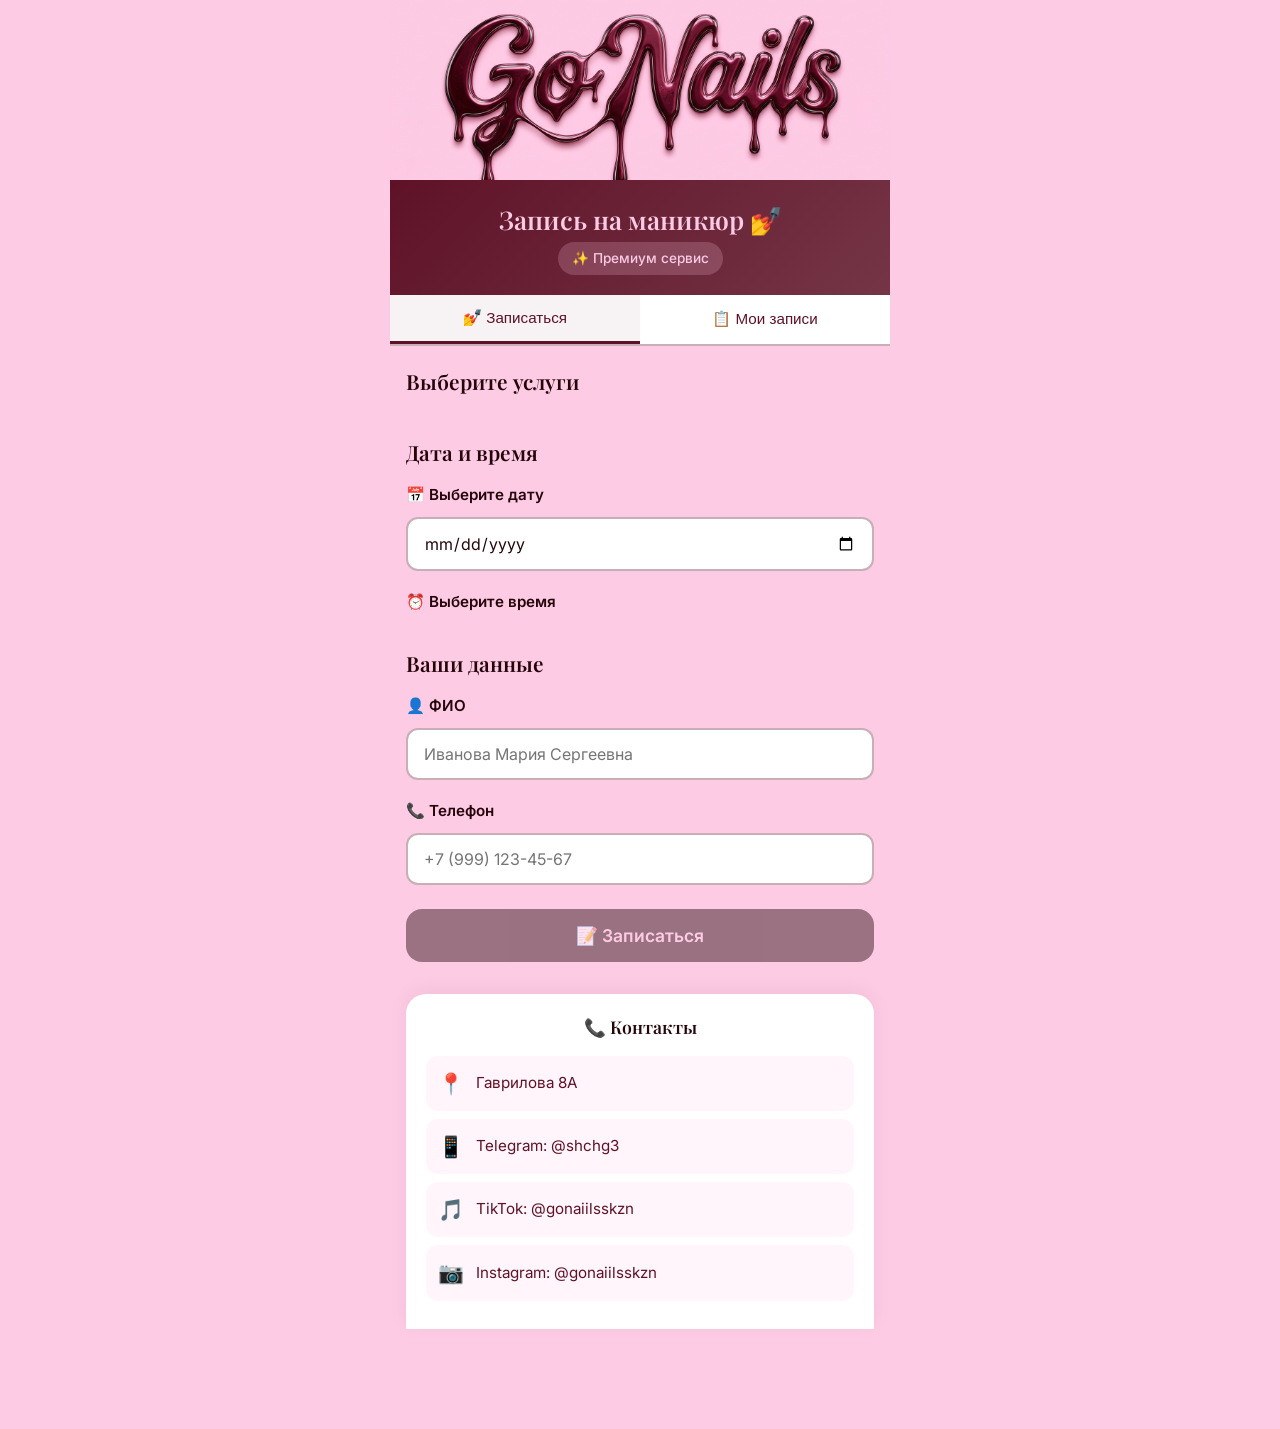
==== index.html @ 229e76a4 "update index.html Услуги пропали с вебапп панели, восстанавливал" ====
<!DOCTYPE html>
<html lang="ru">
<head>
    <meta charset="UTF-8">
    <meta name="viewport" content="width=device-width, initial-scale=1.0, maximum-scale=1.0, user-scalable=no">
    <title>GoNails - Запись на маникюр</title>
    <link rel="preconnect" href="https://fonts.googleapis.com">
    <link rel="preconnect" href="https://fonts.gstatic.com" crossorigin>
    <link href="https://fonts.googleapis.com/css2?family=Playfair+Display:wght@500;600;700&family=Inter:wght@400;500;600&display=swap" rel="stylesheet">
    <script src="https://telegram.org/js/telegram-web-app.js"></script>
    <style>
        :root {
            --color-1: #24060a;
            --color-2: #5f1227;
            --color-3: #753547;
            --color-4: #a4848f;
            --color-5: #fdcbe4;
            --main-bg: #fdcbe4;
            --header-bg: linear-gradient(135deg, #5f1227 0%, #753547 100%);
            --header-title-text: #fdcbe4;
            --hero-title-color: #24060a;
            --hero-desc-color: #5f1227;
            --primary-button-bg: #24060a;
            --primary-button-text: #fdcbe4;
            --feature-card-border: rgba(117,53,71,0.4);
            --feature-title-color: #24060a;
            --feature-desc-color: #5f1227;
            --shadow: 0 10px 40px rgba(94,18,39,0.3);
            --shadow-sm: 0 4px 16px rgba(94,18,39,0.2);
            --font-heading: 'Playfair Display', serif;
            --font-body: 'Inter', sans-serif;
        }

        *, *::before, *::after { margin: 0; padding: 0; box-sizing: border-box; }
        html { scroll-behavior: smooth; }

        body {
            font-family: var(--font-body);
            font-size: 15px;
            line-height: 1.5;
            color: var(--hero-desc-color);
            background: var(--main-bg);
            min-height: 100vh;
            overflow-x: hidden;
            padding-bottom: 80px;
        }

        .app { max-width: 500px; margin: 0 auto; min-height: 100vh; }

        /* Header */
        .header { position: relative; background: var(--header-bg); }
        .header-logo { width: 100%; height: 180px; overflow: hidden; }
        .header-logo img { width: 100%; height: 180px; object-fit: cover; }
        .header-content { position: relative; padding: 20px; text-align: center; background: var(--header-bg); }
        .header-title { font-family: var(--font-heading); font-size: 1.6rem; font-weight: 600; color: var(--header-title-text); margin-bottom: 4px; }
        .header-badge { display: inline-flex; align-items: center; gap: 6px; padding: 6px 14px; background: rgba(253,203,228,0.2); border-radius: 50px; font-size: 0.85rem; color: var(--header-title-text); font-weight: 500; }

        /* Tabs */
        .tabs { display: flex; background: white; border-bottom: 2px solid var(--feature-card-border); position: sticky; top: 0; z-index: 100; }
        .tab { flex: 1; padding: 14px; text-align: center; font-weight: 500; color: var(--feature-desc-color); background: transparent; border: none; cursor: pointer; transition: all 0.3s ease; font-size: 0.95rem; }
        .tab.active { color: var(--color-2); border-bottom: 3px solid var(--color-2); background: rgba(95,18,39,0.05); }
        .tab:hover { background: rgba(95,18,39,0.05); }

        /* Main */
        .main { padding: 20px 16px; }
        .tab-content { display: none; animation: fadeIn 0.4s ease; }
        .tab-content.active { display: block; }
        @keyframes fadeIn { from { opacity: 0; transform: translateY(10px); } to { opacity: 1; transform: translateY(0); } }

        .section-title { font-family: var(--font-heading); font-size: 1.3rem; font-weight: 600; color: var(--hero-title-color); margin-bottom: 16px; }

        /* Services */
        .services-grid { display: flex; flex-direction: column; gap: 12px; }
        .service-card { background: white; border: 2px solid var(--feature-card-border); border-radius: 16px; padding: 16px; cursor: pointer; transition: all 0.3s ease; position: relative; }
        .service-card:hover { transform: translateY(-2px); box-shadow: var(--shadow-sm); border-color: var(--color-2); }
        .service-card.selected { border-color: var(--color-2); background: rgba(95,18,39,0.05); box-shadow: var(--shadow-sm); }
        .service-card.selected::after { content: '✓'; position: absolute; top: 12px; right: 12px; width: 24px; height: 24px; background: var(--color-2); color: white; border-radius: 50%; display: flex; align-items: center; justify-content: center; font-size: 14px; font-weight: bold; }
        .service-header { display: flex; align-items: flex-start; gap: 12px; }
        .service-info { flex: 1; }
        .service-name { font-weight: 600; color: var(--feature-title-color); font-size: 1rem; margin-bottom: 4px; }
        .service-desc { font-size: 0.85rem; color: var(--feature-desc-color); }
        .service-price { font-weight: 700; color: var(--color-2); font-size: 1.1rem; margin-top: 8px; }
        .service-duration { font-size: 0.8rem; color: var(--feature-desc-color); margin-top: 4px; }

        /* Sub-services */
        .sub-services { display: none; margin-top: 12px; padding-top: 12px; border-top: 1px solid var(--feature-card-border); }
        .sub-services.visible { display: block; animation: fadeIn 0.3s ease; }
        .sub-service-option { display: flex; justify-content: space-between; align-items: center; padding: 10px 12px; margin: 6px 0; background: rgba(95,18,39,0.03); border-radius: 10px; cursor: pointer; transition: all 0.2s ease; border: 2px solid transparent; }
        .sub-service-option:hover { background: rgba(95,18,39,0.08); }
        .sub-service-option.selected { border-color: var(--color-2); background: rgba(95,18,39,0.1); }
        .sub-service-name { font-size: 0.9rem; color: var(--feature-title-color); }
        .sub-service-price { font-weight: 600; color: var(--color-2); }

        /* Total price bar */
        .total-bar { background: white; border: 2px solid var(--color-2); border-radius: 16px; padding: 16px; margin-top: 16px; text-align: center; }
        .total-label { font-size: 0.9rem; color: var(--feature-desc-color); }
        .total-amount { font-family: var(--font-heading); font-size: 1.6rem; font-weight: 700; color: var(--color-2); margin-top: 4px; }

        /* Date & Time */
        .datetime-section { margin-top: 24px; }
        .form-group { margin-bottom: 20px; }
        .form-label { display: block; font-weight: 600; color: var(--feature-title-color); margin-bottom: 10px; font-size: 0.95rem; }
        .date-input { width: 100%; padding: 14px 16px; font-family: var(--font-body); font-size: 1rem; color: var(--feature-title-color); background: white; border: 2px solid var(--feature-card-border); border-radius: 12px; outline: none; transition: all 0.3s ease; cursor: pointer; }
        .date-input:focus { border-color: var(--color-2); box-shadow: 0 0 0 4px rgba(95,18,39,0.1); }
        .text-input { width: 100%; padding: 14px 16px; font-family: var(--font-body); font-size: 1rem; color: var(--feature-title-color); background: white; border: 2px solid var(--feature-card-border); border-radius: 12px; outline: none; transition: all 0.3s ease; }
        .text-input:focus { border-color: var(--color-2); box-shadow: 0 0 0 4px rgba(95,18,39,0.1); }
        .time-grid { display: grid; grid-template-columns: repeat(4, 1fr); gap: 8px; }
        .time-slot { padding: 12px 8px; text-align: center; background: white; border: 2px solid var(--feature-card-border); border-radius: 10px; cursor: pointer; transition: all 0.3s ease; font-weight: 500; font-size: 0.9rem; color: var(--feature-title-color); }
        .time-slot:hover { border-color: var(--color-2); background: rgba(95,18,39,0.03); }
        .time-slot.selected { background: var(--primary-button-bg); border-color: var(--primary-button-bg); color: var(--primary-button-text); }
        .time-slot.disabled { opacity: 0.4; cursor: not-allowed; background: #f0f0f0; }

        /* Appointments */
        .appointments-list { display: flex; flex-direction: column; gap: 12px; }
        .appointment-card { background: white; border: 2px solid var(--feature-card-border); border-radius: 16px; padding: 16px; position: relative; }
        .appointment-header { display: flex; justify-content: space-between; align-items: flex-start; margin-bottom: 12px; }
        .appointment-service { font-weight: 600; color: var(--feature-title-color); font-size: 1rem; }
        .appointment-price { font-weight: 700; color: var(--color-2); }
        .appointment-details { font-size: 0.9rem; color: var(--feature-desc-color); }
        .appointment-details p { margin: 4px 0; }
        .cancel-btn { margin-top: 12px; padding: 10px 16px; background: transparent; border: 2px solid #e74c3c; color: #e74c3c; border-radius: 10px; cursor: pointer; font-weight: 500; font-size: 0.9rem; transition: all 0.3s ease; width: 100%; }
        .cancel-btn:hover { background: #e74c3c; color: white; }
        .empty-state { text-align: center; padding: 40px 20px; color: var(--feature-desc-color); }
        .empty-state-icon { font-size: 3rem; margin-bottom: 12px; }
        .empty-state-text { font-size: 1rem; }
        .day-off-notice { background: rgba(231,76,60,0.1); border: 1px dashed #e74c3c; color: #e74c3c; padding: 12px; border-radius: 12px; text-align: center; font-weight: 500; display: none; }
        .day-off-notice.visible { display: block; }

        /* Footer */
        .footer { margin-top: 32px; padding: 20px; background: white; border-radius: 20px 20px 0 0; box-shadow: 0 -4px 20px rgba(0,0,0,0.05); }
        .footer-title { font-family: var(--font-heading); font-size: 1.1rem; font-weight: 600; color: var(--hero-title-color); margin-bottom: 16px; text-align: center; }
        .contact-item { display: flex; align-items: center; gap: 12px; padding: 12px; margin-bottom: 8px; background: rgba(253,203,228,0.2); border-radius: 12px; text-decoration: none; color: var(--hero-desc-color); transition: all 0.3s ease; }
        .contact-item:hover { background: rgba(253,203,228,0.4); transform: translateX(4px); }
        .contact-icon { font-size: 1.3rem; }
        .contact-text { flex: 1; font-size: 0.95rem; }

        /* Modal */
        .modal-overlay { position: fixed; top: 0; left: 0; right: 0; bottom: 0; background: rgba(36,6,10,0.85); backdrop-filter: blur(8px); display: flex; align-items: center; justify-content: center; z-index: 1000; opacity: 0; visibility: hidden; transition: all 0.3s ease; }
        .modal-overlay.active { opacity: 1; visibility: visible; }
        .modal { background: white; border-radius: 24px; padding: 28px; max-width: 340px; width: 90%; text-align: center; transform: scale(0.9); transition: transform 0.3s ease; }
        .modal-overlay.active .modal { transform: scale(1); }
        .modal-icon { font-size: 3.5rem; margin-bottom: 16px; }
        .modal-title { font-family: var(--font-heading); font-size: 1.4rem; font-weight: 600; color: var(--hero-title-color); margin-bottom: 12px; }
        .modal-text { color: var(--hero-desc-color); margin-bottom: 20px; font-size: 0.95rem; line-height: 1.6; }
        .modal-btn { width: 100%; padding: 14px; font-family: var(--font-body); font-size: 1rem; font-weight: 600; color: var(--primary-button-text); background: var(--primary-button-bg); border: none; border-radius: 12px; cursor: pointer; transition: all 0.3s ease; margin-bottom: 10px; }
        .modal-btn:hover { opacity: 0.9; }
        .modal-btn-secondary { background: transparent; color: var(--color-2); border: 2px solid var(--color-2); }
        .modal-btn-secondary:hover { background: rgba(95,18,39,0.05); }
        .payment-details { text-align: left; background: rgba(95,18,39,0.05); border-radius: 12px; padding: 16px; margin-bottom: 16px; }
        .payment-details p { margin: 6px 0; font-size: 0.9rem; }
        .payment-details strong { color: var(--hero-title-color); }

        #confetti-canvas { position: fixed; top: 0; left: 0; width: 100%; height: 100%; pointer-events: none; z-index: 1001; }

        .submit-section { margin-top: 24px; margin-bottom: 16px; }
        .submit-btn { width: 100%; padding: 16px; font-family: var(--font-body); font-size: 1.1rem; font-weight: 600; color: var(--primary-button-text); background: var(--primary-button-bg); border: none; border-radius: 16px; cursor: pointer; transition: all 0.3s ease; box-shadow: var(--shadow-sm); }
        .submit-btn:disabled { opacity: 0.45; cursor: not-allowed; box-shadow: none; }
        .submit-btn:not(:disabled):hover { transform: translateY(-2px); box-shadow: var(--shadow); }
        @media (max-width: 360px) { .time-grid { grid-template-columns: repeat(3, 1fr); } }
    </style>
</head>
<body>
    <canvas id="confetti-canvas"></canvas>

    <div class="app">
        <header class="header">
            <div class="header-logo">
                <img src="GoNailsPinky.png" alt="GoNails" onerror="this.style.display='none'">
            </div>
            <div class="header-content">
                <h1 class="header-title">Запись на маникюр 💅</h1>
                <div class="header-badge">✨ Премиум сервис</div>
            </div>
        </header>

        <nav class="tabs">
            <button class="tab active" data-tab="booking">💅 Записаться</button>
            <button class="tab" data-tab="appointments">📋 Мои записи</button>
        </nav>

        <main class="main">
            <div class="tab-content active" id="booking-tab">
                <section class="services-section">
                    <h2 class="section-title">Выберите услуги</h2>
                    <div class="services-grid" id="services-grid"></div>
                    <div class="total-bar" id="total-bar" style="display:none;">
                        <div class="total-label">Итоговая стоимость</div>
                        <div class="total-amount" id="total-amount">0 ₽</div>
                    </div>
                </section>

                <section class="datetime-section">
                    <h2 class="section-title">Дата и время</h2>
                    <div class="form-group">
                        <label class="form-label">📅 Выберите дату</label>
                        <input type="date" class="date-input" id="date-input">
                        <div class="day-off-notice" id="day-off-notice">😴 Мастер не работает в этот день. Выберите другую дату.</div>
                    </div>
                    <div class="form-group">
                        <label class="form-label">⏰ Выберите время</label>
                        <div class="time-grid" id="time-grid"></div>
                    </div>
                </section>

                <section class="datetime-section" id="client-info-section">
                    <h2 class="section-title">Ваши данные</h2>
                    <div class="form-group">
                        <label class="form-label">👤 ФИО</label>
                        <input type="text" class="text-input" id="client-name" placeholder="Иванова Мария Сергеевна">
                    </div>
                    <div class="form-group">
                        <label class="form-label">📞 Телефон</label>
                        <input type="tel" class="text-input" id="client-phone" placeholder="+7 (999) 123-45-67">
                    </div>
                </section>

                <section class="submit-section" id="submit-section">
                    <button class="submit-btn" id="submit-btn" disabled>📝 Записаться</button>
                </section>

                <footer class="footer">
                    <h3 class="footer-title">📞 Контакты</h3>
                    <a href="https://maps.google.com/?q=Гаврилова+8А" target="_blank" class="contact-item">
                        <span class="contact-icon">📍</span>
                        <span class="contact-text">Гаврилова 8А</span>
                    </a>
                    <a href="https://t.me/shchg3" target="_blank" class="contact-item">
                        <span class="contact-icon">📱</span>
                        <span class="contact-text">Telegram: @shchg3</span>
                    </a>
                    <a href="https://tiktok.com/@gonaiilsskzn" target="_blank" class="contact-item">
                        <span class="contact-icon">🎵</span>
                        <span class="contact-text">TikTok: @gonaiilsskzn</span>
                    </a>
                    <a href="https://instagram.com/gonaiilsskzn" target="_blank" class="contact-item">
                        <span class="contact-icon">📷</span>
                        <span class="contact-text">Instagram: @gonaiilsskzn</span>
                    </a>
                </footer>
            </div>

            <div class="tab-content" id="appointments-tab">
                <div class="appointments-list" id="appointments-list"></div>
            </div>
        </main>
    </div>

    <!-- Payment Modal -->
    <div class="modal-overlay" id="payment-modal">
        <div class="modal">
            <div class="modal-icon">💳</div>
            <h3 class="modal-title">Оплата записи</h3>
            <div class="modal-text" id="payment-summary"></div>
            <div class="payment-details" id="payment-details">
                <p>Загрузка реквизитов...</p>
            </div>
            <button class="modal-btn" id="confirm-payment-btn">✅ Я оплатил(а)</button>
            <button class="modal-btn modal-btn-secondary" id="cancel-payment-btn">Отмена</button>
        </div>
    </div>

    <!-- Fallback кнопка для браузера -->
    <div id="fallback-submit" style="display: none; position: fixed; bottom: 20px; left: 50%; transform: translateX(-50%); z-index: 1000; width: calc(100% - 40px); max-width: 460px;">
        <button class="modal-btn" style="width: 100%; box-shadow: 0 4px 20px rgba(36,6,10,0.4);">💅 Записаться</button>
    </div>

    <!-- Success Modal -->
    <div class="modal-overlay" id="success-modal">
        <div class="modal">
            <div class="modal-icon">💅</div>
            <h3 class="modal-title">Запись создана!</h3>
            <p class="modal-text" id="modal-text"></p>
            <button class="modal-btn" id="modal-close-btn">Отлично!</button>
        </div>
    </div>

    <script src="lib/api-client.js"></script>
    <script>
        const tg = window.Telegram?.WebApp;
        if (tg) { tg.ready(); tg.expand(); }

        // ========== Загрузка реквизитов оплаты ==========
        let paymentRequisites = {
            sber_phone: '79872844793',
            sber_name: 'Топтунов М.В.',
            tinkoff_phone: '79872844793',
            tinkoff_name: 'Топтунов М.В.'
        };

        async function loadPaymentRequisites() {
            try {
                const settings = await apiGet('/settings');
                if (settings) {
                    paymentRequisites = {
                        sber_phone: settings.sber_phone || '79872844793',
                        sber_name: settings.sber_name || 'Топтунов М.В.',
                        tinkoff_phone: settings.tinkoff_phone || '79872844793',
                        tinkoff_name: settings.tinkoff_name || 'Топтунов М.В.'
                    };
                }
            } catch (e) {
                console.error('Failed to load payment requisites:', e);
            }
        }

        function renderPaymentDetails() {
            const details = document.getElementById('payment-details');
            details.innerHTML = `
                <p><strong>Сбербанк:</strong></p>
                <p>Номер: ${paymentRequisites.sber_phone}</p>
                <p>Получатель: ${paymentRequisites.sber_name}</p>
                <p style="margin-top:10px;"><strong>Тинькофф:</strong></p>
                <p>Номер: ${paymentRequisites.tinkoff_phone}</p>
                <p>Получатель: ${paymentRequisites.tinkoff_name}</p>
            `;
        }

        // ========== Данные услуг (загружаются из API) ==========
        let SERVICE_CATEGORIES = [];
        let servicesLoaded = false;

        const CATEGORY_MAP = {
            'Свои ногти': { id: 'own_nails', name: 'Свои ногти', hasSizes: false },
            'Покрытие гель-лак': { id: 'coating', name: 'Покрытие гель-лак', hasSizes: false },
            'Наращивание': { id: 'extensions', name: 'Наращивание', hasSizes: true },
            'Коррекция': { id: 'correction', name: 'Коррекция', hasSizes: true },
            'Дизайн': { id: 'design', name: 'Дизайн', hasSizes: true },
            'Дополнительно': { id: 'extra', name: 'Дополнительно', hasSizes: false },
            'Снятие': { id: 'removal', name: 'Снятие', hasSizes: false }
        };

        async function loadServices() {
            try {
                const services = await apiGet('/services');
                const grouped = {};
                services.forEach(svc => {
                    const catInfo = CATEGORY_MAP[svc.category] || { id: svc.category, name: svc.category, hasSizes: !!svc.size };
                    const catId = catInfo.id;
                    if (!grouped[catId]) {
                        grouped[catId] = {
                            id: catId,
                            name: catInfo.name,
                            hasSizes: catInfo.hasSizes,
                            services: []
                        };
                    }
                    grouped[catId].services.push({
                        id: svc.id,
                        name: svc.name,
                        size: svc.size,
                        price: svc.price,
                        duration: svc.duration
                    });
                    if (svc.size && !grouped[catId].hasSizes) {
                        grouped[catId].hasSizes = true;
                    }
                });
                const order = ['own_nails', 'coating', 'extensions', 'correction', 'design', 'extra', 'removal'];
                SERVICE_CATEGORIES = order.map(id => grouped[id]).filter(Boolean);
                Object.values(grouped).forEach(cat => {
                    if (!SERVICE_CATEGORIES.find(c => c.id === cat.id)) {
                        SERVICE_CATEGORIES.push(cat);
                    }
                });
                servicesLoaded = true;
                console.log('✅ Услуги загружены из БД:', SERVICE_CATEGORIES);
            } catch (e) {
                console.error('❌ Ошибка загрузки услуг:', e);
                SERVICE_CATEGORIES = [];
            }
        }

        const state = {
            selectedServices: [],
            selectedDate: null,
            selectedTime: null,
            clientName: '',
            clientPhone: ''
        };

        const servicesGrid = document.getElementById('services-grid');
        const timeGrid = document.getElementById('time-grid');
        const dateInput = document.getElementById('date-input');
        const appointmentsList = document.getElementById('appointments-list');
        const paymentModal = document.getElementById('payment-modal');
        const paymentSummary = document.getElementById('payment-summary');
        const successModal = document.getElementById('success-modal');
        const modalText = document.getElementById('modal-text');
        const modalCloseBtn = document.getElementById('modal-close-btn');
        const confirmPaymentBtn = document.getElementById('confirm-payment-btn');
        const cancelPaymentBtn = document.getElementById('cancel-payment-btn');
        const confettiCanvas = document.getElementById('confetti-canvas');
        const totalBar = document.getElementById('total-bar');
        const totalAmount = document.getElementById('total-amount');
        const dayOffNotice = document.getElementById('day-off-notice');
        const clientNameInput = document.getElementById('client-name');
        const clientPhoneInput = document.getElementById('client-phone');
        const fallbackSubmit = document.getElementById('fallback-submit');
        const fallbackSubmitBtn = fallbackSubmit.querySelector('button');
        const submitBtn = document.getElementById('submit-btn');

        // ========== Рендер услуг ==========
        function renderServices() {
            servicesGrid.innerHTML = SERVICE_CATEGORIES.map(cat => {
                const hasSub = cat.hasSizes;
                const isSelected = state.selectedServices.some(s => s.catId === cat.id);
                const selectedSub = state.selectedServices.find(s => s.catId === cat.id);

                return `
                <div class="service-card ${isSelected ? 'selected' : ''}" data-cat-id="${cat.id}">
                    <div class="service-header">
                        <div class="service-info">
                            <div class="service-name">${cat.name}</div>
                            ${!hasSub ? `<div class="service-price">от ${cat.services[0].price} ₽</div>` : ''}
                        </div>
                    </div>
                    ${hasSub ? `
                    <div class="sub-services ${isSelected ? 'visible' : ''}" id="sub-${cat.id}">
                        ${cat.services.map(sub => `
                            <div class="sub-service-option ${selectedSub && selectedSub.serviceId === sub.id ? 'selected' : ''}" data-cat-id="${cat.id}" data-svc-id="${sub.id}">
                                <span class="sub-service-name">${sub.size} — ${sub.name}</span>
                                <span class="sub-service-price">${sub.price} ₽</span>
                            </div>
                        `).join('')}
                    </div>
                    ` : ''}
                </div>
                `;
            }).join('');

            // Клики по категориям без размеров
            document.querySelectorAll('.service-card[data-cat-id]').forEach(card => {
                const catId = card.dataset.catId;
                const cat = SERVICE_CATEGORIES.find(c => c.id === catId);
                if (!cat.hasSizes) {
                    card.addEventListener('click', () => toggleSimpleService(cat));
                } else {
                    card.addEventListener('click', (e) => {
                        if (e.target.closest('.sub-service-option')) return;
                        const subEl = document.getElementById(`sub-${catId}`);
                        if (subEl) subEl.classList.toggle('visible');
                    });
                }
            });

            // Клики по под-услугам
            document.querySelectorAll('.sub-service-option').forEach(opt => {
                opt.addEventListener('click', (e) => {
                    e.stopPropagation();
                    const catId = opt.dataset.catId;
                    const svcId = opt.dataset.svcId;
                    toggleSubService(catId, svcId);
                });
            });
        }

        function toggleSimpleService(cat) {
            const existing = state.selectedServices.find(s => s.catId === cat.id);
            if (existing) {
                state.selectedServices = state.selectedServices.filter(s => s.catId !== cat.id);
            } else {
                const svc = cat.services[0];
                state.selectedServices.push({
                    catId: cat.id,
                    serviceId: svc.id,
                    name: svc.name,
                    price: svc.price,
                    duration: svc.duration
                });
            }
            renderServices();
            updateTotal();
            updateMainButton();
            if (tg?.HapticFeedback) tg.HapticFeedback.selectionChanged();
        }

        function toggleSubService(catId, svcId) {
            const cat = SERVICE_CATEGORIES.find(c => c.id === catId);
            const svc = cat.services.find(s => s.id == svcId);

            // Убираем предыдущий выбор из этой категории
            state.selectedServices = state.selectedServices.filter(s => s.catId !== catId);

            // Добавляем новый (если не был выбран тот же — toggle)
            const alreadySelected = state.selectedServices.find(s => s.serviceId === svcId);
            if (!alreadySelected) {
                state.selectedServices.push({
                    catId: catId,
                    serviceId: svcId,
                    name: svc.name,
                    price: svc.price,
                    duration: svc.duration
                });
            }
            renderServices();
            updateTotal();
            updateMainButton();
            if (tg?.HapticFeedback) tg.HapticFeedback.selectionChanged();
        }

        function updateTotal() {
            const total = state.selectedServices.reduce((sum, s) => sum + s.price, 0);
            const duration = state.selectedServices.reduce((sum, s) => sum + s.duration, 0);
            if (state.selectedServices.length > 0) {
                totalBar.style.display = 'block';
                totalAmount.textContent = `${total} ₽ (${duration} мин)`;
            } else {
                totalBar.style.display = 'none';
            }
            return { total, duration };
        }

        // ========== Дата и время ==========
        async function handleDateChange(e) {
            state.selectedDate = e.target.value;
            state.selectedTime = null;
            dayOffNotice.classList.remove('visible');
            timeGrid.innerHTML = '<div class="empty-state" style="grid-column: 1/-1; padding: 20px;"><div class="empty-state-icon">⏳</div><p>Загрузка слотов...</p></div>';
            updateMainButton();

            if (state.selectedDate) {
                try {
                    const data = await apiGet(`/available-slots?date=${state.selectedDate}`);
                    if (!data.is_working) {
                        dayOffNotice.classList.add('visible');
                        timeGrid.innerHTML = '<div class="empty-state" style="grid-column: 1/-1; padding: 20px;"><div class="empty-state-icon">😴</div><p>Мастер не работает в этот день</p></div>';
                        return;
                    }
                    renderTimeSlots(data.slots || []);
                } catch (e) {
                    console.error('Failed to load slots', e);
                    timeGrid.innerHTML = '<div class="empty-state" style="grid-column: 1/-1; padding: 20px;"><div class="empty-state-icon">⚠️</div><p>Ошибка загрузки слотов</p></div>';
                }
            }
            if (tg?.HapticFeedback) tg.HapticFeedback.selectionChanged();
        }

        function renderTimeSlots(slots) {
            if (!slots || slots.length === 0) {
                timeGrid.innerHTML = '<div class="empty-state" style="grid-column: 1/-1; padding: 20px;"><div class="empty-state-icon">😔</div><p>Нет доступных слотов на эту дату</p></div>';
                return;
            }
            timeGrid.innerHTML = slots.map(time =>
                `<div class="time-slot" data-time="${time}">${time}</div>`
            ).join('');
            document.querySelectorAll('.time-slot').forEach(slot => {
                slot.addEventListener('click', () => selectTime(slot.dataset.time));
            });
        }

        function selectTime(time) {
            state.selectedTime = time;
            document.querySelectorAll('.time-slot').forEach(slot => {
                slot.classList.toggle('selected', slot.dataset.time === time);
            });
            updateMainButton();
            if (tg?.HapticFeedback) tg.HapticFeedback.selectionChanged();
        }

        function setMinDate() {
            const today = new Date();
            const year = today.getFullYear();
            const month = String(today.getMonth() + 1).padStart(2, '0');
            const day = String(today.getDate()).padStart(2, '0');
            dateInput.min = `${year}-${month}-${day}`;
        }

        // ========== Main Button ==========
        function updateMainButton() {
            const { total } = updateTotal();
            const hasServices = state.selectedServices.length > 0;
            const hasDate = !!state.selectedDate;
            const hasTime = !!state.selectedTime;
            const hasName = clientNameInput.value.trim().length > 0;
            const hasPhone = clientPhoneInput.value.trim().length > 0;
            const isValid = hasServices && hasDate && hasTime && hasName && hasPhone;

            if (submitBtn) {
                submitBtn.disabled = !isValid;
                if (isValid) {
                    submitBtn.textContent = `📝 Записаться — ${total} ₽`;
                } else {
                    submitBtn.textContent = `📝 Записаться`;
                }
            }

            if (tg?.MainButton) {
                if (isValid) {
                    tg.MainButton.setText(`💅 Записаться — ${total} ₽`);
                    tg.MainButton.show();
                    tg.MainButton.enable();
                } else {
                    tg.MainButton.hide();
                }
            }

            // Fallback кнопка для браузера
            if (!tg?.MainButton) {
                fallbackSubmit.style.display = isValid ? 'block' : 'none';
            }
        }

        async function submitBooking() {
            const { total, duration } = updateTotal();
            if (state.selectedServices.length === 0 || !state.selectedDate || !state.selectedTime) return;

            const name = clientNameInput.value.trim();
            const phone = clientPhoneInput.value.trim();
            if (!name || !phone) {
                alert('Пожалуйста, введите ФИО и телефон');
                return;
            }

            const appointmentData = {
                telegram_id: window.Telegram?.WebApp?.initDataUnsafe?.user?.id || (localStorage.getItem('temp_user_id') || Date.now()),
                selected_services: state.selectedServices,
                appointment_date: state.selectedDate,
                appointment_time: state.selectedTime,
                total_price: total,
                total_duration: duration,
                client_full_name: name,
                client_phone: phone
            };

            // Загружаем реквизиты перед показом модалки
            await loadPaymentRequisites();
            renderPaymentDetails();

            // Показываем модальное окно с оплатой
            const servicesText = state.selectedServices.map(s => `• ${s.name} — ${s.price} ₽`).join('<br>');
            paymentSummary.innerHTML = `
                <strong>Услуги:</strong><br>${servicesText}<br><br>
                <strong>Итого:</strong> ${total} ₽<br>
                <strong>Дата:</strong> ${formatDate(state.selectedDate)}<br>
                <strong>Время:</strong> ${state.selectedTime}<br>
                <strong>Клиент:</strong> ${name}<br>
                <strong>Телефон:</strong> ${phone}
            `;
            paymentModal.classList.add('active');
        }

        async function confirmPayment() {
            paymentModal.classList.remove('active');
            const { total, duration } = updateTotal();
            const name = clientNameInput.value.trim();
            const phone = clientPhoneInput.value.trim();

            const appointmentData = {
                telegram_id: window.Telegram?.WebApp?.initDataUnsafe?.user?.id || (localStorage.getItem('temp_user_id') || Date.now()),
                selected_services: state.selectedServices,
                appointment_date: state.selectedDate,
                appointment_time: state.selectedTime,
                total_price: total,
                total_duration: duration,
                client_full_name: name,
                client_phone: phone
            };

            if (!localStorage.getItem('temp_user_id') && !window.Telegram?.WebApp?.initDataUnsafe?.user?.id) {
                localStorage.setItem('temp_user_id', appointmentData.telegram_id);
            }

            try {
                await apiPost('/appointments', {
                    ...appointmentData,
                    price: total,
                    phone: phone
                });
            } catch (e) {
                alert('Ошибка при создании записи: ' + e.message);
                return;
            }

            if (tg) {
                tg.sendData(JSON.stringify(appointmentData));
            }

            showSuccessModal({
                services: state.selectedServices,
                total_price: total,
                date: state.selectedDate,
                time: state.selectedTime
            });
            if (tg?.HapticFeedback) tg.HapticFeedback.notificationOccurred('success');
        }

        function formatDate(dateStr) {
            const d = new Date(dateStr + 'T00:00:00');
            return d.toLocaleDateString('ru-RU', { day: 'numeric', month: 'long', weekday: 'short' });
        }

        function showSuccessModal(appointment) {
            const servicesText = appointment.services.map(s => `• ${s.name}`).join('<br>');
            modalText.innerHTML = `
                <strong>Услуги:</strong><br>${servicesText}<br><br>
                📅 ${formatDate(appointment.date)}<br>
                ⏰ ${appointment.time}<br>
                💰 ${appointment.total_price} ₽<br><br>
                <small>Запись сохранена со статусом «Ожидает подтверждения оплаты»</small>
            `;
            successModal.classList.add('active');
            launchConfetti();
        }

        function closeModal() {
            successModal.classList.remove('active');
            state.selectedServices = [];
            state.selectedTime = null;
            clientNameInput.value = '';
            clientPhoneInput.value = '';
            renderServices();
            updateTotal();
            document.querySelectorAll('.time-slot').forEach(slot => slot.classList.remove('selected'));
            updateMainButton();
            renderAppointments();
        }

        // ========== Appointments ==========
        async function getAppointments() {
            // Используем TELEGRAM_USER_ID или временный ID из localStorage
            const userId = TELEGRAM_USER_ID || localStorage.getItem('temp_user_id') || Date.now();
            if (!userId) return [];
            try {
                return await apiGet(`/appointments?telegram_id=${userId}`);
            } catch (e) {
                console.error('Failed to load appointments', e);
                return [];
            }
        }

        async function cancelAppointment(id) {
            if (!confirm('Отменить запись?')) return;
            try {
                await apiDelete(`/appointments/${id}`);
                renderAppointments();
                if (state.selectedDate) await handleDateChange({ target: { value: state.selectedDate } });
                if (tg?.HapticFeedback) tg.HapticFeedback.notificationOccurred('warning');
            } catch (e) {
                alert('Ошибка при отмене: ' + e.message);
            }
        }

        async function renderAppointments() {
            const appointments = await getAppointments();
            const now = new Date();
            const futureAppointments = appointments.filter(a => {
                const date = a.appointment_date;
                const time = a.appointment_time;
                return new Date(date + 'T' + time) > now && a.status !== 'cancelled';
            });

            if (futureAppointments.length === 0) {
                appointmentsList.innerHTML = '<div class="empty-state"><div class="empty-state-icon">📭</div><div class="empty-state-text">У вас пока нет записей</div></div>';
                return;
            }

            futureAppointments.sort((a, b) => {
                const dateA = new Date(a.appointment_date + 'T' + a.appointment_time);
                const dateB = new Date(b.appointment_date + 'T' + b.appointment_time);
                return dateA - dateB;
            });

            appointmentsList.innerHTML = futureAppointments.map(apt => {
                const dateFormatted = formatDate(apt.appointment_date);
                let servicesDisplay = apt.service_name || apt.service || 'Услуга';
                if (apt.selected_services && Array.isArray(apt.selected_services)) {
                    servicesDisplay = apt.selected_services.map(s => s.name).join(', ');
                }
                const statusLabels = {
                    'pending_payment': '⏳ Ожидает оплаты',
                    'pending': '⏳ Ожидает подтверждения',
                    'confirmed': '✅ Подтверждено',
                    'completed': '✓ Выполнено'
                };
                return `<div class="appointment-card">
                    <div class="appointment-header">
                        <div class="appointment-service">${servicesDisplay}</div>
                        <div class="appointment-price">${apt.total_price || apt.price} ₽</div>
                    </div>
                    <div class="appointment-details">
                        <p>📅 ${dateFormatted}</p>
                        <p>⏰ ${apt.appointment_time}</p>
                        <p>${statusLabels[apt.status] || apt.status}</p>
                    </div>
                    <button class="cancel-btn" onclick="cancelAppointment(${apt.id})">❌ Отменить запись</button>
                </div>`;
            }).join('');
        }

        // ========== Tabs ==========
        function initTabs() {
            document.querySelectorAll('.tab').forEach(tab => {
                tab.addEventListener('click', () => {
                    const tabId = tab.dataset.tab;
                    document.querySelectorAll('.tab').forEach(t => t.classList.remove('active'));
                    tab.classList.add('active');
                    document.querySelectorAll('.tab-content').forEach(content => content.classList.remove('active'));
                    document.getElementById(`${tabId}-tab`).classList.add('active');
                    if (tabId === 'appointments') renderAppointments();
                    if (tg?.HapticFeedback) tg.HapticFeedback.selectionChanged();
                });
            });
        }

        // ========== Confetti ==========
        function launchConfetti() {
            const ctx = confettiCanvas.getContext('2d');
            confettiCanvas.width = window.innerWidth;
            confettiCanvas.height = window.innerHeight;
            const particles = [];
            const colors = ['#24060a', '#5f1227', '#753547', '#a4848f', '#fdcbe4'];
            for (let i = 0; i < 100; i++) { particles.push({ x: Math.random() * confettiCanvas.width, y: Math.random() * confettiCanvas.height - confettiCanvas.height, size: Math.random() * 8 + 4, speedY: Math.random() * 3 + 2, speedX: Math.random() * 2 - 1, color: colors[Math.floor(Math.random() * colors.length)], rotation: Math.random() * 360 }); }
            let frame = 0;
            const maxFrames = 150;
            function animate() {
                ctx.clearRect(0, 0, confettiCanvas.width, confettiCanvas.height);
                particles.forEach(p => { ctx.save(); ctx.translate(p.x, p.y); ctx.rotate(p.rotation * Math.PI / 180); ctx.fillStyle = p.color; ctx.fillRect(-p.size / 2, -p.size / 2, p.size, p.size); ctx.restore(); p.y += p.speedY; p.x += p.speedX; p.rotation += 2; });
                frame++;
                if (frame < maxFrames) requestAnimationFrame(animate);
                else ctx.clearRect(0, 0, confettiCanvas.width, confettiCanvas.height);
            }
            animate();
        }

        // ========== Init ==========
        async function init() {
            // Сначала загружаем услуги из API
            await loadServices();
            renderServices();
            setMinDate();
            initTabs();
            renderAppointments();
            dateInput.addEventListener('change', handleDateChange);
            clientNameInput.addEventListener('input', updateMainButton);
            clientPhoneInput.addEventListener('input', updateMainButton);
            modalCloseBtn.addEventListener('click', closeModal);
            confirmPaymentBtn.addEventListener('click', confirmPayment);
            cancelPaymentBtn.addEventListener('click', () => paymentModal.classList.remove('active'));
            fallbackSubmitBtn.addEventListener('click', submitBooking);
            if (submitBtn) {
                submitBtn.addEventListener('click', submitBooking);
            }
            if (tg?.MainButton) {
                tg.MainButton.setParams({ color: '#24060a', text_color: '#fdcbe4' });
                tg.MainButton.onClick(submitBooking);
            }
        }

        init();
    </script>
</body>
</html>
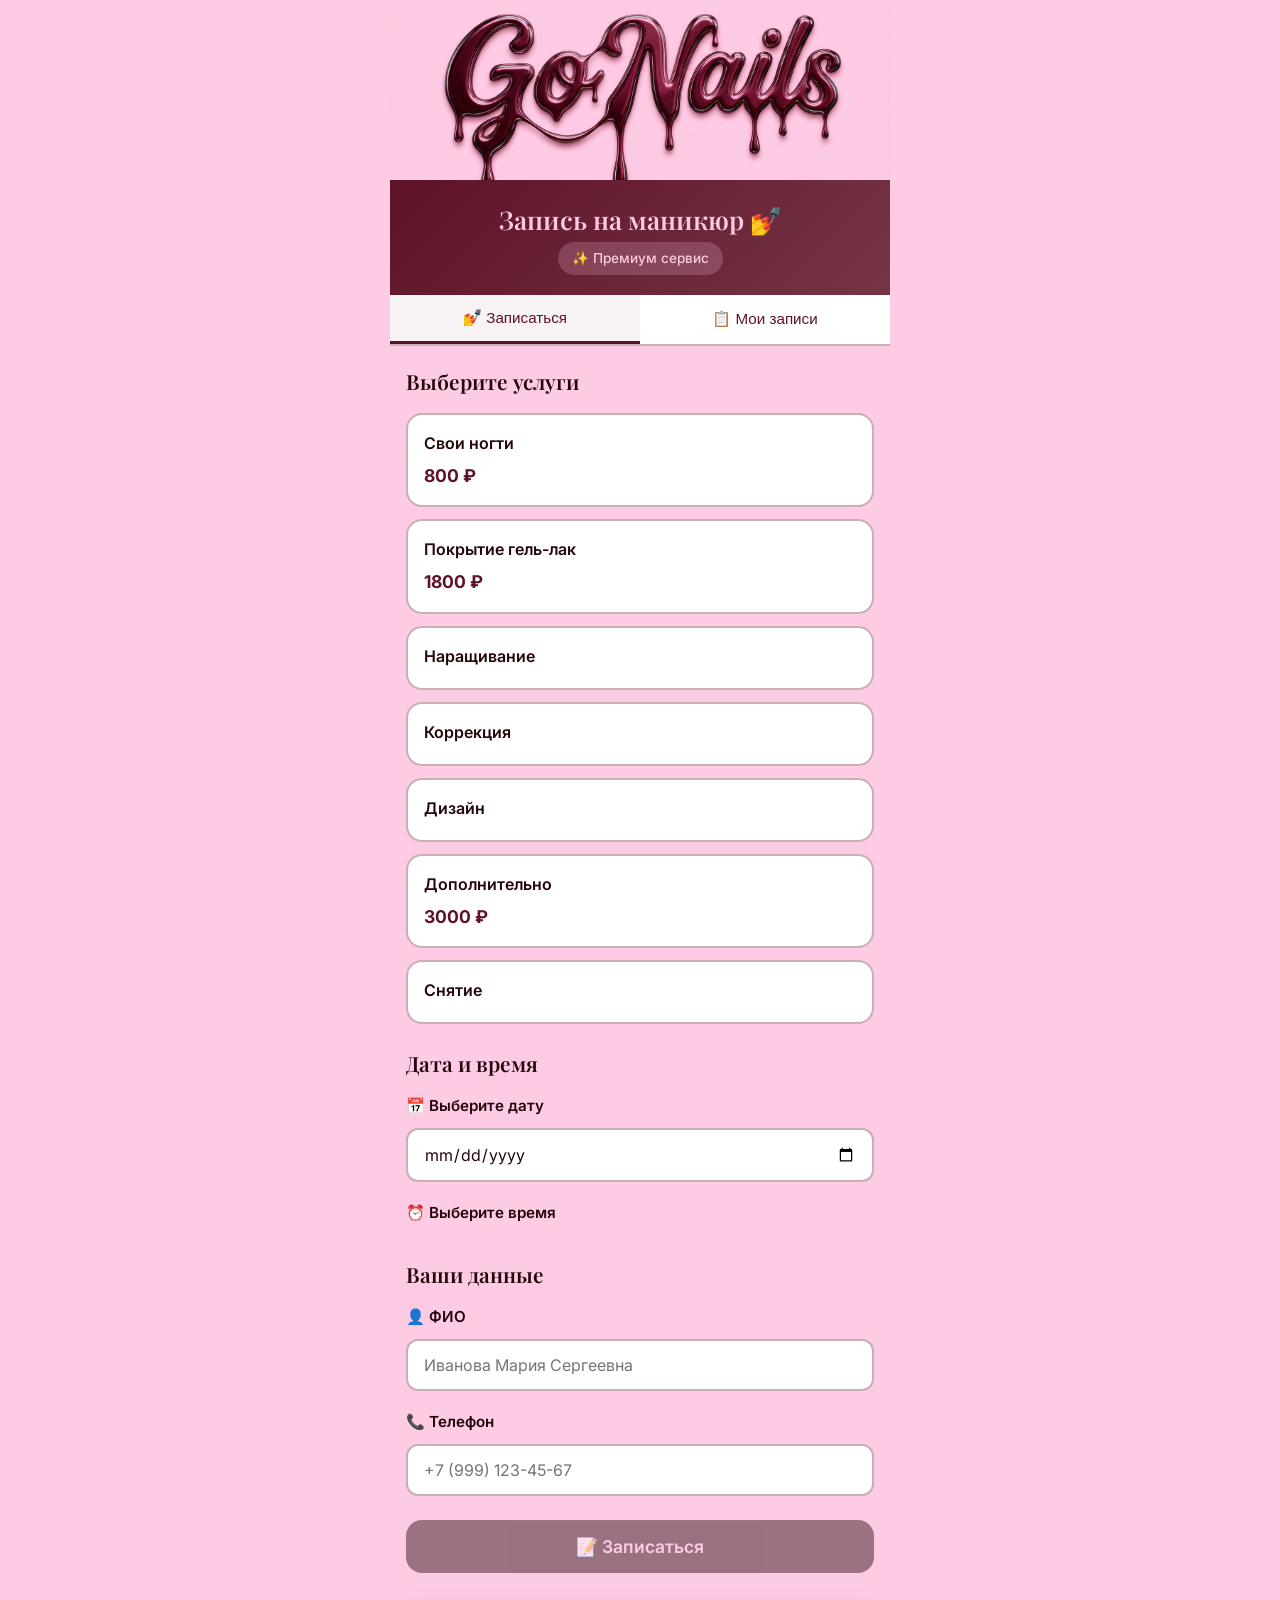
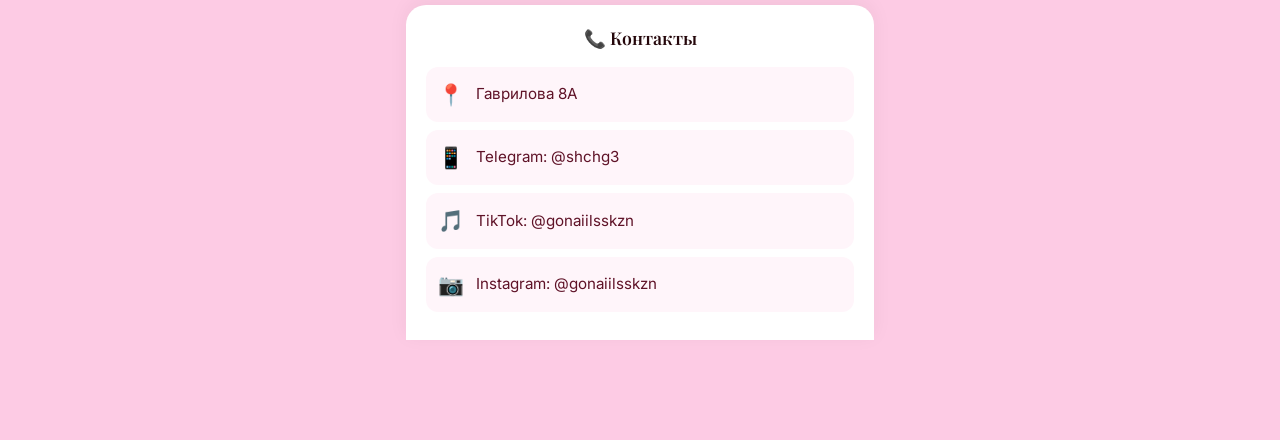
==== commit 23e682f8: "Update Datebase PostgreSQL обновление базы данных postgreSQL" ====
--- a/index.html
+++ b/index.html
@@ -320,53 +320,91 @@
         let servicesLoaded = false;
 
         const CATEGORY_MAP = {
-            'Свои ногти': { id: 'own_nails', name: 'Свои ногти', hasSizes: false },
+            // Русские названия (обратная совместимость)
+            'Свои ногти': { id: 'natural', name: 'Свои ногти', hasSizes: false },
             'Покрытие гель-лак': { id: 'coating', name: 'Покрытие гель-лак', hasSizes: false },
-            'Наращивание': { id: 'extensions', name: 'Наращивание', hasSizes: true },
+            'Наращивание': { id: 'extension', name: 'Наращивание', hasSizes: true },
             'Коррекция': { id: 'correction', name: 'Коррекция', hasSizes: true },
             'Дизайн': { id: 'design', name: 'Дизайн', hasSizes: true },
-            'Дополнительно': { id: 'extra', name: 'Дополнительно', hasSizes: false },
-            'Снятие': { id: 'removal', name: 'Снятие', hasSizes: false }
+            'Дополнительно': { id: 'additional', name: 'Дополнительно', hasSizes: false },
+            'Снятие': { id: 'removal', name: 'Снятие', hasSizes: false },
+            // Английские названия (как в БД)
+            'natural': { id: 'natural', name: 'Свои ногти', hasSizes: false },
+            'coating': { id: 'coating', name: 'Покрытие гель-лак', hasSizes: false },
+            'extension': { id: 'extension', name: 'Наращивание', hasSizes: true },
+            'correction': { id: 'correction', name: 'Коррекция', hasSizes: true },
+            'design': { id: 'design', name: 'Дизайн', hasSizes: true },
+            'additional': { id: 'additional', name: 'Дополнительно', hasSizes: false },
+            'removal': { id: 'removal', name: 'Снятие', hasSizes: false }
         };
 
+        // Fallback-услуги на случай недоступности API
+        const DEFAULT_SERVICES = [
+            { id: 1, category: 'natural', name: 'Маникюр (без покрытия)', size: null, price: 800, duration: 60 },
+            { id: 2, category: 'coating', name: 'Покрытие гель-лак (снятие + комби-маникюр + покрытие)', size: null, price: 1800, duration: 90 },
+            { id: 3, category: 'extension', name: 'Наращивание S', size: 'S', price: 2500, duration: 120 },
+            { id: 4, category: 'extension', name: 'Наращивание M', size: 'M', price: 2800, duration: 130 },
+            { id: 5, category: 'extension', name: 'Наращивание XL', size: 'XL', price: 3300, duration: 150 },
+            { id: 6, category: 'correction', name: 'Коррекция S', size: 'S', price: 2000, duration: 90 },
+            { id: 7, category: 'correction', name: 'Коррекция M', size: 'M', price: 2300, duration: 100 },
+            { id: 8, category: 'correction', name: 'Коррекция XL', size: 'XL', price: 2700, duration: 120 },
+            { id: 9, category: 'design', name: 'Дизайн Light', size: 'light', price: 100, duration: 15 },
+            { id: 10, category: 'design', name: 'Дизайн Medium', size: 'medium', price: 200, duration: 30 },
+            { id: 11, category: 'design', name: 'Дизайн Hard', size: 'hard', price: 300, duration: 45 },
+            { id: 12, category: 'additional', name: 'Когти (любая длина, любой дизайн)', size: null, price: 3000, duration: 150 },
+            { id: 13, category: 'removal', name: 'Снятие чужого покрытия', size: null, price: 0, duration: 30 },
+            { id: 14, category: 'removal', name: 'Снятие чужого наращивания', size: null, price: 200, duration: 45 }
+        ];
+
+        function processServices(services) {
+            const grouped = {};
+            services.forEach(svc => {
+                const catInfo = CATEGORY_MAP[svc.category] || { id: svc.category, name: svc.category, hasSizes: !!svc.size };
+                const catId = catInfo.id;
+                if (!grouped[catId]) {
+                    grouped[catId] = {
+                        id: catId,
+                        name: catInfo.name,
+                        hasSizes: catInfo.hasSizes,
+                        services: []
+                    };
+                }
+                grouped[catId].services.push({
+                    id: svc.id,
+                    name: svc.name,
+                    size: svc.size,
+                    price: svc.price,
+                    duration: svc.duration
+                });
+                if (svc.size && !grouped[catId].hasSizes) {
+                    grouped[catId].hasSizes = true;
+                }
+            });
+            const order = ['natural', 'coating', 'extension', 'correction', 'design', 'additional', 'removal'];
+            let result = order.map(id => grouped[id]).filter(Boolean);
+            Object.values(grouped).forEach(cat => {
+                if (!result.find(c => c.id === cat.id)) {
+                    result.push(cat);
+                }
+            });
+            return result;
+        }
+
         async function loadServices() {
+            servicesGrid.innerHTML = '<div class="empty-state" style="padding: 30px 20px;"><div class="empty-state-icon">⏳</div><p>Загрузка услуг...</p></div>';
             try {
                 const services = await apiGet('/services');
-                const grouped = {};
-                services.forEach(svc => {
-                    const catInfo = CATEGORY_MAP[svc.category] || { id: svc.category, name: svc.category, hasSizes: !!svc.size };
-                    const catId = catInfo.id;
-                    if (!grouped[catId]) {
-                        grouped[catId] = {
-                            id: catId,
-                            name: catInfo.name,
-                            hasSizes: catInfo.hasSizes,
-                            services: []
-                        };
-                    }
-                    grouped[catId].services.push({
-                        id: svc.id,
-                        name: svc.name,
-                        size: svc.size,
-                        price: svc.price,
-                        duration: svc.duration
-                    });
-                    if (svc.size && !grouped[catId].hasSizes) {
-                        grouped[catId].hasSizes = true;
-                    }
-                });
-                const order = ['own_nails', 'coating', 'extensions', 'correction', 'design', 'extra', 'removal'];
-                SERVICE_CATEGORIES = order.map(id => grouped[id]).filter(Boolean);
-                Object.values(grouped).forEach(cat => {
-                    if (!SERVICE_CATEGORIES.find(c => c.id === cat.id)) {
-                        SERVICE_CATEGORIES.push(cat);
-                    }
-                });
+                if (!services || !services.length) {
+                    throw new Error('Пустой список услуг от API');
+                }
+                SERVICE_CATEGORIES = processServices(services);
                 servicesLoaded = true;
                 console.log('✅ Услуги загружены из БД:', SERVICE_CATEGORIES);
             } catch (e) {
-                console.error('❌ Ошибка загрузки услуг:', e);
-                SERVICE_CATEGORIES = [];
+                console.error('❌ Ошибка загрузки услуг из API, используем fallback:', e);
+                SERVICE_CATEGORIES = processServices(DEFAULT_SERVICES);
+                servicesLoaded = true;
+                console.log('⚠️ Использованы fallback-услуги:', SERVICE_CATEGORIES);
             }
         }
 
@@ -400,9 +438,25 @@
         const submitBtn = document.getElementById('submit-btn');
 
         // ========== Рендер услуг ==========
+        function formatPriceRange(services) {
+            if (!services || services.length === 0) return '';
+            const prices = services.map(s => s.price).sort((a, b) => a - b);
+            if (prices.length === 1) return `${prices[0]} ₽`;
+            const min = prices[0];
+            const max = prices[prices.length - 1];
+            if (min === max) return `${min} ₽`;
+            return `от ${min} ₽`;
+        }
+
         function renderServices() {
+            if (!SERVICE_CATEGORIES || SERVICE_CATEGORIES.length === 0) {
+                servicesGrid.innerHTML = '<div class="empty-state" style="padding: 30px 20px;"><div class="empty-state-icon">⚠️</div><p>Не удалось загрузить услуги. Попробуйте обновить страницу.</p></div>';
+                return;
+            }
+
             servicesGrid.innerHTML = SERVICE_CATEGORIES.map(cat => {
-                const hasSub = cat.hasSizes;
+                const servicesList = cat.services || [];
+                const hasSub = servicesList.length > 1;
                 const isSelected = state.selectedServices.some(s => s.catId === cat.id);
                 const selectedSub = state.selectedServices.find(s => s.catId === cat.id);
 
@@ -411,14 +465,14 @@
                     <div class="service-header">
                         <div class="service-info">
                             <div class="service-name">${cat.name}</div>
-                            ${!hasSub ? `<div class="service-price">от ${cat.services[0].price} ₽</div>` : ''}
+                            ${!hasSub && servicesList.length > 0 ? `<div class="service-price">${formatPriceRange(servicesList)}</div>` : ''}
                         </div>
                     </div>
                     ${hasSub ? `
                     <div class="sub-services ${isSelected ? 'visible' : ''}" id="sub-${cat.id}">
-                        ${cat.services.map(sub => `
+                        ${servicesList.map(sub => `
                             <div class="sub-service-option ${selectedSub && selectedSub.serviceId === sub.id ? 'selected' : ''}" data-cat-id="${cat.id}" data-svc-id="${sub.id}">
-                                <span class="sub-service-name">${sub.size} — ${sub.name}</span>
+                                <span class="sub-service-name">${sub.size ? sub.size + ' — ' : ''}${sub.name}</span>
                                 <span class="sub-service-price">${sub.price} ₽</span>
                             </div>
                         `).join('')}
@@ -428,11 +482,12 @@
                 `;
             }).join('');
 
-            // Клики по категориям без размеров
+            // Клики по категориям
             document.querySelectorAll('.service-card[data-cat-id]').forEach(card => {
                 const catId = card.dataset.catId;
                 const cat = SERVICE_CATEGORIES.find(c => c.id === catId);
-                if (!cat.hasSizes) {
+                const servicesList = cat.services || [];
+                if (servicesList.length <= 1) {
                     card.addEventListener('click', () => toggleSimpleService(cat));
                 } else {
                     card.addEventListener('click', (e) => {
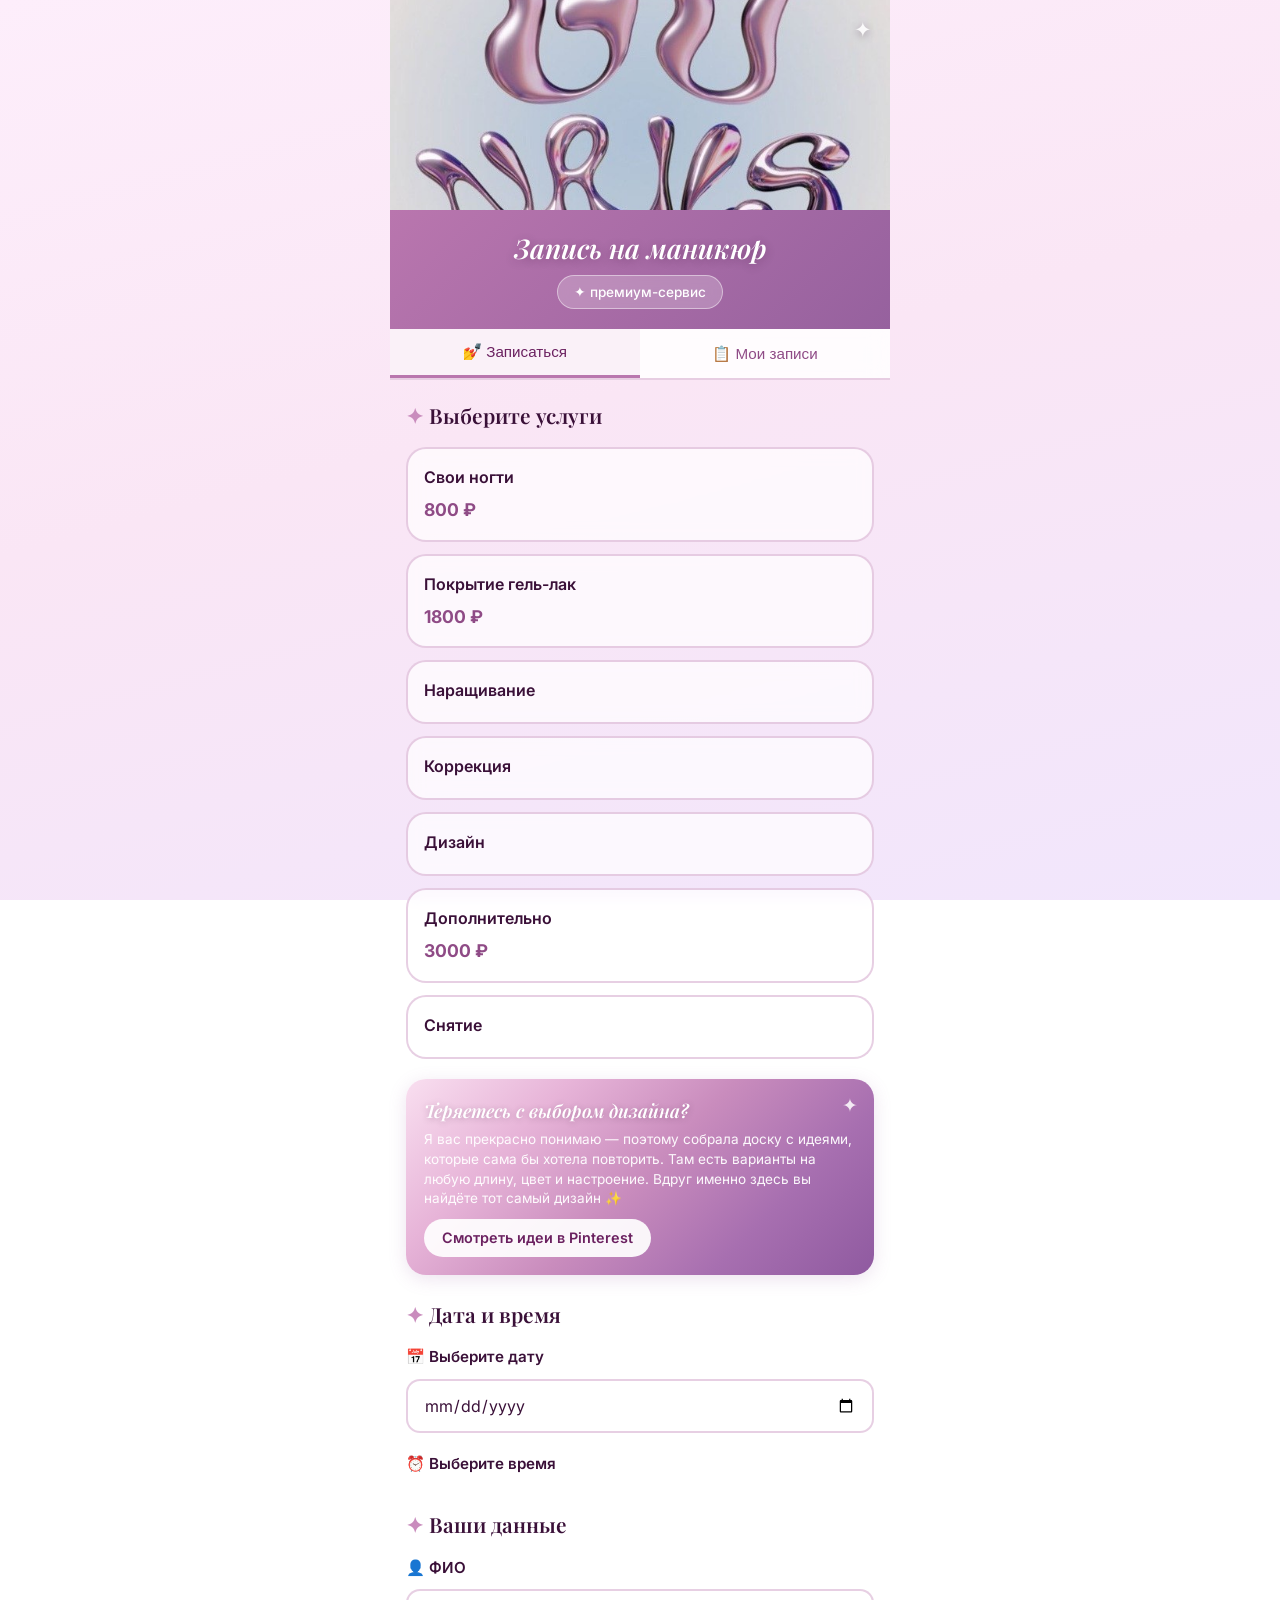
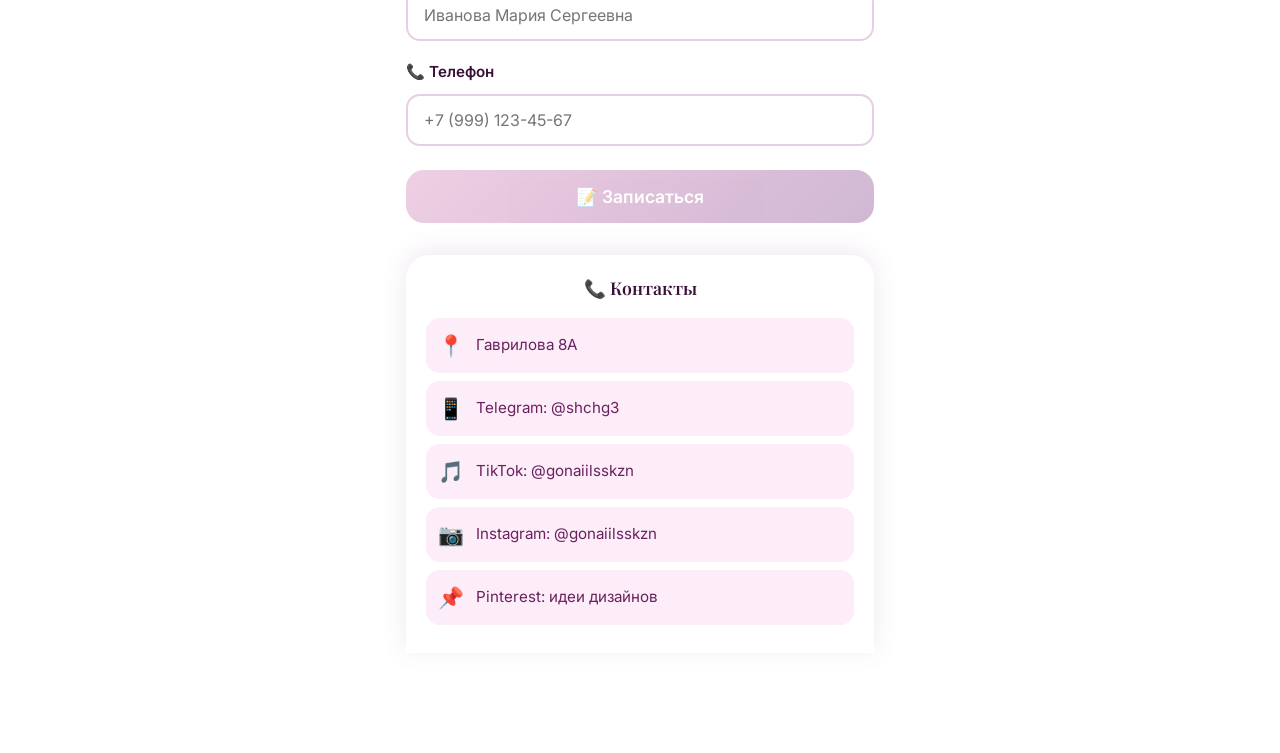
==== commit fd8b83ed: "редизайн под хром-розовый логотип + Pinterest + подсказка длин" ====
--- a/index.html
+++ b/index.html
@@ -10,23 +10,25 @@
     <script src="https://telegram.org/js/telegram-web-app.js"></script>
     <style>
         :root {
-            --color-1: #24060a;
-            --color-2: #5f1227;
-            --color-3: #753547;
-            --color-4: #a4848f;
-            --color-5: #fdcbe4;
-            --main-bg: #fdcbe4;
-            --header-bg: linear-gradient(135deg, #5f1227 0%, #753547 100%);
-            --header-title-text: #fdcbe4;
-            --hero-title-color: #24060a;
-            --hero-desc-color: #5f1227;
-            --primary-button-bg: #24060a;
-            --primary-button-text: #fdcbe4;
-            --feature-card-border: rgba(117,53,71,0.4);
-            --feature-title-color: #24060a;
-            --feature-desc-color: #5f1227;
-            --shadow: 0 10px 40px rgba(94,18,39,0.3);
-            --shadow-sm: 0 4px 16px rgba(94,18,39,0.2);
+            --plum-900: #3a1038;
+            --plum-700: #6b2160;
+            --plum-500: #8f4b86;
+            --chrome: linear-gradient(135deg, #f9dff0 0%, #e7b4d8 25%, #c98cbd 50%, #a76fb0 75%, #8f5aa0 100%);
+            --chrome-deep: linear-gradient(135deg, #d995c2 0%, #b976ae 50%, #96619e 100%);
+            --color-2: #8f4b86;
+            --main-bg: linear-gradient(165deg, #fdeefb 0%, #fae6f5 45%, #f1e6fc 100%);
+            --header-bg: linear-gradient(135deg, #b976ae 0%, #96619e 100%);
+            --header-title-text: #ffffff;
+            --hero-title-color: #3a1038;
+            --hero-desc-color: #6b2160;
+            --primary-button-bg: linear-gradient(135deg, #d995c2 0%, #b976ae 50%, #96619e 100%);
+            --primary-button-text: #ffffff;
+            --card-bg: rgba(255, 255, 255, 0.72);
+            --feature-card-border: rgba(185, 118, 174, 0.35);
+            --feature-title-color: #3a1038;
+            --feature-desc-color: #8f4b86;
+            --shadow: 0 12px 40px rgba(157, 99, 166, 0.30);
+            --shadow-sm: 0 4px 18px rgba(157, 99, 166, 0.18);
             --font-heading: 'Playfair Display', serif;
             --font-body: 'Inter', sans-serif;
         }
@@ -40,6 +42,7 @@
             line-height: 1.5;
             color: var(--hero-desc-color);
             background: var(--main-bg);
+            background-attachment: fixed;
             min-height: 100vh;
             overflow-x: hidden;
             padding-bottom: 80px;
@@ -49,17 +52,18 @@
 
         /* Header */
         .header { position: relative; background: var(--header-bg); }
-        .header-logo { width: 100%; height: 180px; overflow: hidden; }
-        .header-logo img { width: 100%; height: 180px; object-fit: cover; }
-        .header-content { position: relative; padding: 20px; text-align: center; background: var(--header-bg); }
-        .header-title { font-family: var(--font-heading); font-size: 1.6rem; font-weight: 600; color: var(--header-title-text); margin-bottom: 4px; }
-        .header-badge { display: inline-flex; align-items: center; gap: 6px; padding: 6px 14px; background: rgba(253,203,228,0.2); border-radius: 50px; font-size: 0.85rem; color: var(--header-title-text); font-weight: 500; }
+        .header-logo { width: 100%; height: 210px; overflow: hidden; position: relative; }
+        .header-logo img { width: 100%; height: 210px; object-fit: cover; }
+        .header-logo::after { content: '✦'; position: absolute; top: 14px; right: 18px; color: rgba(255,255,255,0.9); font-size: 1.3rem; text-shadow: 0 2px 8px rgba(58,16,56,0.35); }
+        .header-content { position: relative; padding: 18px 20px 20px; text-align: center; background: var(--header-bg); }
+        .header-title { font-family: var(--font-heading); font-style: italic; font-size: 1.7rem; font-weight: 600; color: var(--header-title-text); margin-bottom: 6px; text-shadow: 0 2px 10px rgba(58,16,56,0.3); }
+        .header-badge { display: inline-flex; align-items: center; gap: 6px; padding: 6px 16px; background: rgba(255,255,255,0.22); border: 1px solid rgba(255,255,255,0.45); border-radius: 50px; font-size: 0.85rem; color: var(--header-title-text); font-weight: 500; backdrop-filter: blur(6px); }
 
         /* Tabs */
-        .tabs { display: flex; background: white; border-bottom: 2px solid var(--feature-card-border); position: sticky; top: 0; z-index: 100; }
+        .tabs { display: flex; background: rgba(255,255,255,0.85); backdrop-filter: blur(10px); border-bottom: 2px solid var(--feature-card-border); position: sticky; top: 0; z-index: 100; }
         .tab { flex: 1; padding: 14px; text-align: center; font-weight: 500; color: var(--feature-desc-color); background: transparent; border: none; cursor: pointer; transition: all 0.3s ease; font-size: 0.95rem; }
-        .tab.active { color: var(--color-2); border-bottom: 3px solid var(--color-2); background: rgba(95,18,39,0.05); }
-        .tab:hover { background: rgba(95,18,39,0.05); }
+        .tab.active { color: var(--plum-700); border-bottom: 3px solid #b976ae; background: rgba(185,118,174,0.08); }
+        .tab:hover { background: rgba(185,118,174,0.08); }
 
         /* Main */
         .main { padding: 20px 16px; }
@@ -68,13 +72,14 @@
         @keyframes fadeIn { from { opacity: 0; transform: translateY(10px); } to { opacity: 1; transform: translateY(0); } }
 
         .section-title { font-family: var(--font-heading); font-size: 1.3rem; font-weight: 600; color: var(--hero-title-color); margin-bottom: 16px; }
+        .section-title::before { content: '✦ '; color: #c98cbd; }
 
         /* Services */
         .services-grid { display: flex; flex-direction: column; gap: 12px; }
-        .service-card { background: white; border: 2px solid var(--feature-card-border); border-radius: 16px; padding: 16px; cursor: pointer; transition: all 0.3s ease; position: relative; }
-        .service-card:hover { transform: translateY(-2px); box-shadow: var(--shadow-sm); border-color: var(--color-2); }
-        .service-card.selected { border-color: var(--color-2); background: rgba(95,18,39,0.05); box-shadow: var(--shadow-sm); }
-        .service-card.selected::after { content: '✓'; position: absolute; top: 12px; right: 12px; width: 24px; height: 24px; background: var(--color-2); color: white; border-radius: 50%; display: flex; align-items: center; justify-content: center; font-size: 14px; font-weight: bold; }
+        .service-card { background: var(--card-bg); backdrop-filter: blur(8px); border: 2px solid var(--feature-card-border); border-radius: 20px; padding: 16px; cursor: pointer; transition: all 0.3s ease; position: relative; }
+        .service-card:hover { transform: translateY(-2px); box-shadow: var(--shadow-sm); border-color: #b976ae; }
+        .service-card.selected { border-color: #b976ae; background: rgba(249,223,243,0.85); box-shadow: var(--shadow-sm); }
+        .service-card.selected::after { content: '✓'; position: absolute; top: 12px; right: 12px; width: 24px; height: 24px; background: var(--chrome-deep); color: white; border-radius: 50%; display: flex; align-items: center; justify-content: center; font-size: 14px; font-weight: bold; }
         .service-header { display: flex; align-items: flex-start; gap: 12px; }
         .service-info { flex: 1; }
         .service-name { font-weight: 600; color: var(--feature-title-color); font-size: 1rem; margin-bottom: 4px; }
@@ -85,34 +90,35 @@
         /* Sub-services */
         .sub-services { display: none; margin-top: 12px; padding-top: 12px; border-top: 1px solid var(--feature-card-border); }
         .sub-services.visible { display: block; animation: fadeIn 0.3s ease; }
-        .sub-service-option { display: flex; justify-content: space-between; align-items: center; padding: 10px 12px; margin: 6px 0; background: rgba(95,18,39,0.03); border-radius: 10px; cursor: pointer; transition: all 0.2s ease; border: 2px solid transparent; }
-        .sub-service-option:hover { background: rgba(95,18,39,0.08); }
-        .sub-service-option.selected { border-color: var(--color-2); background: rgba(95,18,39,0.1); }
+        .sub-service-option { display: flex; justify-content: space-between; align-items: center; padding: 10px 12px; margin: 6px 0; background: rgba(255,255,255,0.6); border-radius: 12px; cursor: pointer; transition: all 0.2s ease; border: 2px solid transparent; }
+        .sub-service-option:hover { background: rgba(249,223,243,0.7); }
+        .sub-service-option.selected { border-color: #b976ae; background: rgba(249,223,243,0.95); }
         .sub-service-name { font-size: 0.9rem; color: var(--feature-title-color); }
         .sub-service-price { font-weight: 600; color: var(--color-2); }
+        .size-hint { font-size: 0.8rem; color: var(--plum-500); background: rgba(201,140,189,0.12); border-radius: 10px; padding: 8px 12px; margin-bottom: 8px; }
 
         /* Total price bar */
-        .total-bar { background: white; border: 2px solid var(--color-2); border-radius: 16px; padding: 16px; margin-top: 16px; text-align: center; }
+        .total-bar { background: var(--card-bg); backdrop-filter: blur(8px); border: 2px solid #b976ae; border-radius: 20px; padding: 16px; margin-top: 16px; text-align: center; }
         .total-label { font-size: 0.9rem; color: var(--feature-desc-color); }
-        .total-amount { font-family: var(--font-heading); font-size: 1.6rem; font-weight: 700; color: var(--color-2); margin-top: 4px; }
+        .total-amount { font-family: var(--font-heading); font-size: 1.6rem; font-weight: 700; color: var(--plum-700); margin-top: 4px; }
 
         /* Date & Time */
         .datetime-section { margin-top: 24px; }
         .form-group { margin-bottom: 20px; }
         .form-label { display: block; font-weight: 600; color: var(--feature-title-color); margin-bottom: 10px; font-size: 0.95rem; }
-        .date-input { width: 100%; padding: 14px 16px; font-family: var(--font-body); font-size: 1rem; color: var(--feature-title-color); background: white; border: 2px solid var(--feature-card-border); border-radius: 12px; outline: none; transition: all 0.3s ease; cursor: pointer; }
-        .date-input:focus { border-color: var(--color-2); box-shadow: 0 0 0 4px rgba(95,18,39,0.1); }
-        .text-input { width: 100%; padding: 14px 16px; font-family: var(--font-body); font-size: 1rem; color: var(--feature-title-color); background: white; border: 2px solid var(--feature-card-border); border-radius: 12px; outline: none; transition: all 0.3s ease; }
-        .text-input:focus { border-color: var(--color-2); box-shadow: 0 0 0 4px rgba(95,18,39,0.1); }
+        .date-input { width: 100%; padding: 14px 16px; font-family: var(--font-body); font-size: 1rem; color: var(--feature-title-color); background: var(--card-bg); border: 2px solid var(--feature-card-border); border-radius: 14px; outline: none; transition: all 0.3s ease; cursor: pointer; }
+        .date-input:focus { border-color: #b976ae; box-shadow: 0 0 0 4px rgba(185,118,174,0.15); }
+        .text-input { width: 100%; padding: 14px 16px; font-family: var(--font-body); font-size: 1rem; color: var(--feature-title-color); background: var(--card-bg); border: 2px solid var(--feature-card-border); border-radius: 14px; outline: none; transition: all 0.3s ease; }
+        .text-input:focus { border-color: #b976ae; box-shadow: 0 0 0 4px rgba(185,118,174,0.15); }
         .time-grid { display: grid; grid-template-columns: repeat(4, 1fr); gap: 8px; }
-        .time-slot { padding: 12px 8px; text-align: center; background: white; border: 2px solid var(--feature-card-border); border-radius: 10px; cursor: pointer; transition: all 0.3s ease; font-weight: 500; font-size: 0.9rem; color: var(--feature-title-color); }
-        .time-slot:hover { border-color: var(--color-2); background: rgba(95,18,39,0.03); }
-        .time-slot.selected { background: var(--primary-button-bg); border-color: var(--primary-button-bg); color: var(--primary-button-text); }
-        .time-slot.disabled { opacity: 0.4; cursor: not-allowed; background: #f0f0f0; }
+        .time-slot { padding: 12px 8px; text-align: center; background: var(--card-bg); border: 2px solid var(--feature-card-border); border-radius: 12px; cursor: pointer; transition: all 0.3s ease; font-weight: 500; font-size: 0.9rem; color: var(--feature-title-color); }
+        .time-slot:hover { border-color: #b976ae; background: rgba(249,223,243,0.7); }
+        .time-slot.selected { background: var(--chrome-deep); border-color: transparent; color: #ffffff; }
+        .time-slot.disabled { opacity: 0.4; cursor: not-allowed; background: #f0e6ee; }
 
         /* Appointments */
         .appointments-list { display: flex; flex-direction: column; gap: 12px; }
-        .appointment-card { background: white; border: 2px solid var(--feature-card-border); border-radius: 16px; padding: 16px; position: relative; }
+        .appointment-card { background: var(--card-bg); backdrop-filter: blur(8px); border: 2px solid var(--feature-card-border); border-radius: 20px; padding: 16px; position: relative; }
         .appointment-header { display: flex; justify-content: space-between; align-items: flex-start; margin-bottom: 12px; }
         .appointment-service { font-weight: 600; color: var(--feature-title-color); font-size: 1rem; }
         .appointment-price { font-weight: 700; color: var(--color-2); }
@@ -127,10 +133,10 @@
         .day-off-notice.visible { display: block; }
 
         /* Footer */
-        .footer { margin-top: 32px; padding: 20px; background: white; border-radius: 20px 20px 0 0; box-shadow: 0 -4px 20px rgba(0,0,0,0.05); }
+        .footer { margin-top: 32px; padding: 20px; background: var(--card-bg); backdrop-filter: blur(8px); border-radius: 24px 24px 0 0; box-shadow: 0 -4px 24px rgba(157,99,166,0.15); }
         .footer-title { font-family: var(--font-heading); font-size: 1.1rem; font-weight: 600; color: var(--hero-title-color); margin-bottom: 16px; text-align: center; }
-        .contact-item { display: flex; align-items: center; gap: 12px; padding: 12px; margin-bottom: 8px; background: rgba(253,203,228,0.2); border-radius: 12px; text-decoration: none; color: var(--hero-desc-color); transition: all 0.3s ease; }
-        .contact-item:hover { background: rgba(253,203,228,0.4); transform: translateX(4px); }
+        .contact-item { display: flex; align-items: center; gap: 12px; padding: 12px; margin-bottom: 8px; background: rgba(249,223,243,0.55); border-radius: 14px; text-decoration: none; color: var(--hero-desc-color); transition: all 0.3s ease; }
+        .contact-item:hover { background: rgba(249,223,243,0.95); transform: translateX(4px); }
         .contact-icon { font-size: 1.3rem; }
         .contact-text { flex: 1; font-size: 0.95rem; }
 
@@ -142,20 +148,29 @@
         .modal-icon { font-size: 3.5rem; margin-bottom: 16px; }
         .modal-title { font-family: var(--font-heading); font-size: 1.4rem; font-weight: 600; color: var(--hero-title-color); margin-bottom: 12px; }
         .modal-text { color: var(--hero-desc-color); margin-bottom: 20px; font-size: 0.95rem; line-height: 1.6; }
-        .modal-btn { width: 100%; padding: 14px; font-family: var(--font-body); font-size: 1rem; font-weight: 600; color: var(--primary-button-text); background: var(--primary-button-bg); border: none; border-radius: 12px; cursor: pointer; transition: all 0.3s ease; margin-bottom: 10px; }
-        .modal-btn:hover { opacity: 0.9; }
-        .modal-btn-secondary { background: transparent; color: var(--color-2); border: 2px solid var(--color-2); }
-        .modal-btn-secondary:hover { background: rgba(95,18,39,0.05); }
-        .payment-details { text-align: left; background: rgba(95,18,39,0.05); border-radius: 12px; padding: 16px; margin-bottom: 16px; }
+        .modal-btn { width: 100%; padding: 14px; font-family: var(--font-body); font-size: 1rem; font-weight: 600; color: var(--primary-button-text); background: var(--primary-button-bg); border: none; border-radius: 14px; cursor: pointer; transition: all 0.3s ease; margin-bottom: 10px; }
+        .modal-btn:hover { opacity: 0.92; }
+        .modal-btn-secondary { background: transparent; color: var(--plum-700); border: 2px solid #b976ae; }
+        .modal-btn-secondary:hover { background: rgba(185,118,174,0.1); }
+        .payment-details { text-align: left; background: rgba(249,223,243,0.6); border-radius: 12px; padding: 16px; margin-bottom: 16px; }
         .payment-details p { margin: 6px 0; font-size: 0.9rem; }
         .payment-details strong { color: var(--hero-title-color); }
 
         #confetti-canvas { position: fixed; top: 0; left: 0; width: 100%; height: 100%; pointer-events: none; z-index: 1001; }
 
         .submit-section { margin-top: 24px; margin-bottom: 16px; }
-        .submit-btn { width: 100%; padding: 16px; font-family: var(--font-body); font-size: 1.1rem; font-weight: 600; color: var(--primary-button-text); background: var(--primary-button-bg); border: none; border-radius: 16px; cursor: pointer; transition: all 0.3s ease; box-shadow: var(--shadow-sm); }
+        .submit-btn { width: 100%; padding: 16px; font-family: var(--font-body); font-size: 1.1rem; font-weight: 600; color: var(--primary-button-text); background: var(--primary-button-bg); border: none; border-radius: 18px; cursor: pointer; transition: all 0.3s ease; box-shadow: var(--shadow-sm); }
         .submit-btn:disabled { opacity: 0.45; cursor: not-allowed; box-shadow: none; }
         .submit-btn:not(:disabled):hover { transform: translateY(-2px); box-shadow: var(--shadow); }
+
+        /* Pinterest-карточка с идеями дизайна */
+        .pinterest-card { display: block; text-decoration: none; margin-top: 20px; padding: 18px; border-radius: 20px; background: var(--chrome); box-shadow: var(--shadow-sm); position: relative; overflow: hidden; transition: all 0.3s ease; }
+        .pinterest-card:hover { transform: translateY(-2px); box-shadow: var(--shadow); }
+        .pinterest-card::after { content: '✦'; position: absolute; top: 12px; right: 16px; color: rgba(255,255,255,0.85); font-size: 1.2rem; }
+        .pinterest-title { font-family: var(--font-heading); font-style: italic; font-size: 1.15rem; font-weight: 600; color: #ffffff; margin-bottom: 6px; text-shadow: 0 1px 6px rgba(58,16,56,0.25); }
+        .pinterest-text { font-size: 0.85rem; color: rgba(255,255,255,0.95); line-height: 1.45; margin-bottom: 10px; }
+        .pinterest-btn { display: inline-block; padding: 8px 18px; background: rgba(255,255,255,0.92); color: var(--plum-700); font-weight: 600; font-size: 0.9rem; border-radius: 50px; }
+
         @media (max-width: 360px) { .time-grid { grid-template-columns: repeat(3, 1fr); } }
     </style>
 </head>
@@ -165,11 +180,11 @@
     <div class="app">
         <header class="header">
             <div class="header-logo">
-                <img src="GoNailsPinky.png" alt="GoNails" onerror="this.style.display='none'">
+                <img src="gonails-chrome.jpg" alt="GoNails" onerror="this.style.display='none'">
             </div>
             <div class="header-content">
-                <h1 class="header-title">Запись на маникюр 💅</h1>
-                <div class="header-badge">✨ Премиум сервис</div>
+                <h1 class="header-title">Запись на маникюр</h1>
+                <div class="header-badge">✦ премиум-сервис</div>
             </div>
         </header>
 
@@ -187,6 +202,12 @@
                         <div class="total-label">Итоговая стоимость</div>
                         <div class="total-amount" id="total-amount">0 ₽</div>
                     </div>
+
+                    <a class="pinterest-card" href="https://pin.it/2al4SdV62" target="_blank" rel="noopener">
+                        <div class="pinterest-title">Теряетесь с выбором дизайна?</div>
+                        <div class="pinterest-text">Я вас прекрасно понимаю — поэтому собрала доску с идеями, которые сама бы хотела повторить. Там есть варианты на любую длину, цвет и настроение. Вдруг именно здесь вы найдёте тот самый дизайн ✨</div>
+                        <span class="pinterest-btn">Смотреть идеи в Pinterest</span>
+                    </a>
                 </section>
 
                 <section class="datetime-section">
@@ -236,6 +257,10 @@
                         <span class="contact-icon">📷</span>
                         <span class="contact-text">Instagram: @gonaiilsskzn</span>
                     </a>
+                    <a href="https://pin.it/2al4SdV62" target="_blank" class="contact-item">
+                        <span class="contact-icon">📌</span>
+                        <span class="contact-text">Pinterest: идеи дизайнов</span>
+                    </a>
                 </footer>
             </div>
 
@@ -341,7 +366,7 @@
         // Fallback-услуги на случай недоступности API
         const DEFAULT_SERVICES = [
             { id: 1, category: 'natural', name: 'Маникюр (без покрытия)', size: null, price: 800, duration: 60 },
-            { id: 2, category: 'coating', name: 'Покрытие гель-лак (снятие + комби-маникюр + покрытие)', size: null, price: 1800, duration: 90 },
+            { id: 2, category: 'coating', name: 'Покрытие (снятие + комби-маникюр + укрепление + гель-лак)', size: null, price: 1800, duration: 90 },
             { id: 3, category: 'extension', name: 'Наращивание S', size: 'S', price: 2500, duration: 120 },
             { id: 4, category: 'extension', name: 'Наращивание M', size: 'M', price: 2800, duration: 130 },
             { id: 5, category: 'extension', name: 'Наращивание XL', size: 'XL', price: 3300, duration: 150 },
@@ -470,6 +495,7 @@
                     </div>
                     ${hasSub ? `
                     <div class="sub-services ${isSelected ? 'visible' : ''}" id="sub-${cat.id}">
+                        ${(cat.id === 'extension' || cat.id === 'correction') ? `<div class="size-hint">📏 Как понять длину: S — 1–3, M — 4–6, XL — 7+</div>` : ''}
                         ${servicesList.map(sub => `
                             <div class="sub-service-option ${selectedSub && selectedSub.serviceId === sub.id ? 'selected' : ''}" data-cat-id="${cat.id}" data-svc-id="${sub.id}">
                                 <span class="sub-service-name">${sub.size ? sub.size + ' — ' : ''}${sub.name}</span>
@@ -575,7 +601,9 @@
 
             if (state.selectedDate) {
                 try {
+                    console.log('[handleDateChange] Fetching slots for date:', state.selectedDate);
                     const data = await apiGet(`/available-slots?date=${state.selectedDate}`);
+                    console.log('[handleDateChange] Received data:', data);
                     if (!data.is_working) {
                         dayOffNotice.classList.add('visible');
                         timeGrid.innerHTML = '<div class="empty-state" style="grid-column: 1/-1; padding: 20px;"><div class="empty-state-icon">😴</div><p>Мастер не работает в этот день</p></div>';
@@ -583,8 +611,10 @@
                     }
                     renderTimeSlots(data.slots || []);
                 } catch (e) {
-                    console.error('Failed to load slots', e);
-                    timeGrid.innerHTML = '<div class="empty-state" style="grid-column: 1/-1; padding: 20px;"><div class="empty-state-icon">⚠️</div><p>Ошибка загрузки слотов</p></div>';
+                    console.error('[handleDateChange] Failed to load slots:', e);
+                    console.error('[handleDateChange] Error details:', e.message, e.stack);
+                    const errorMsg = e.message || 'Неизвестная ошибка';
+                    timeGrid.innerHTML = `<div class="empty-state" style="grid-column: 1/-1; padding: 20px;"><div class="empty-state-icon">⚠️</div><p>Ошибка загрузки слотов</p><small style="color:#e74c3c">${errorMsg}</small></div>`;
                 }
             }
             if (tg?.HapticFeedback) tg.HapticFeedback.selectionChanged();
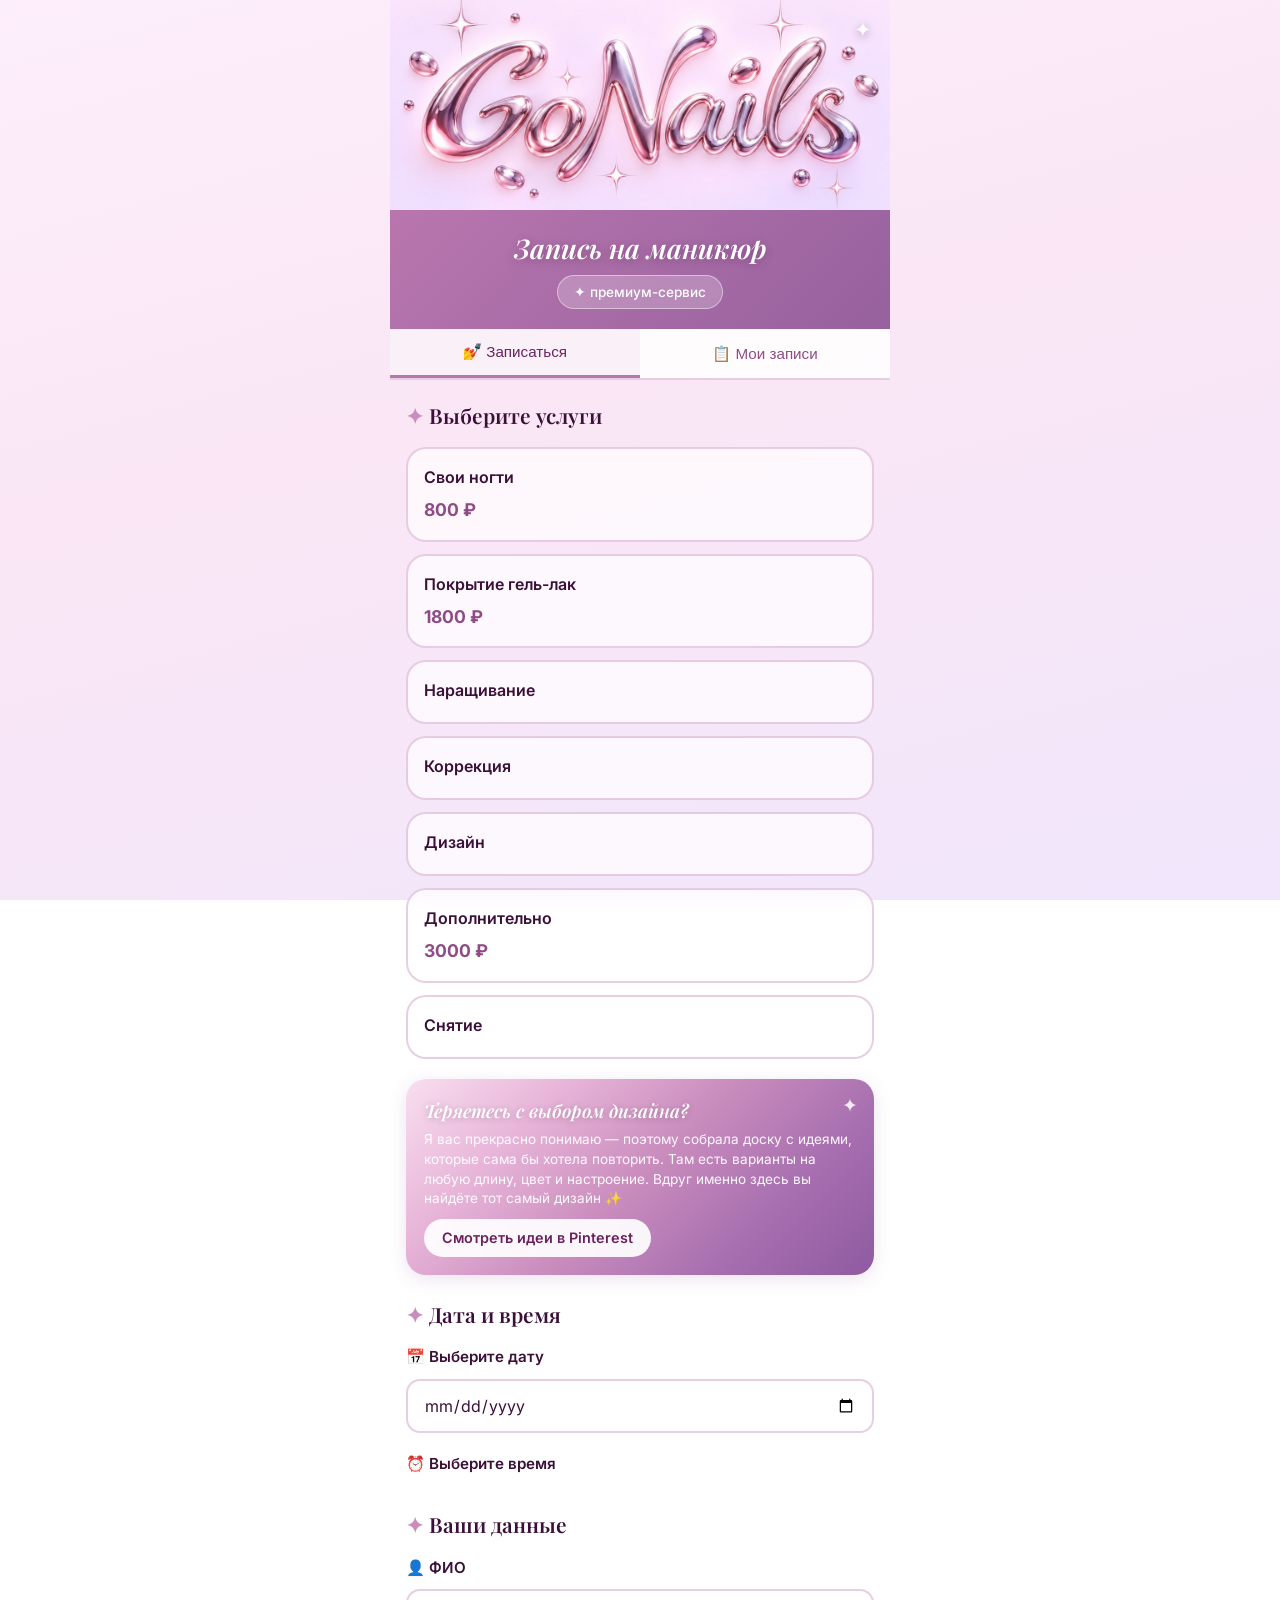
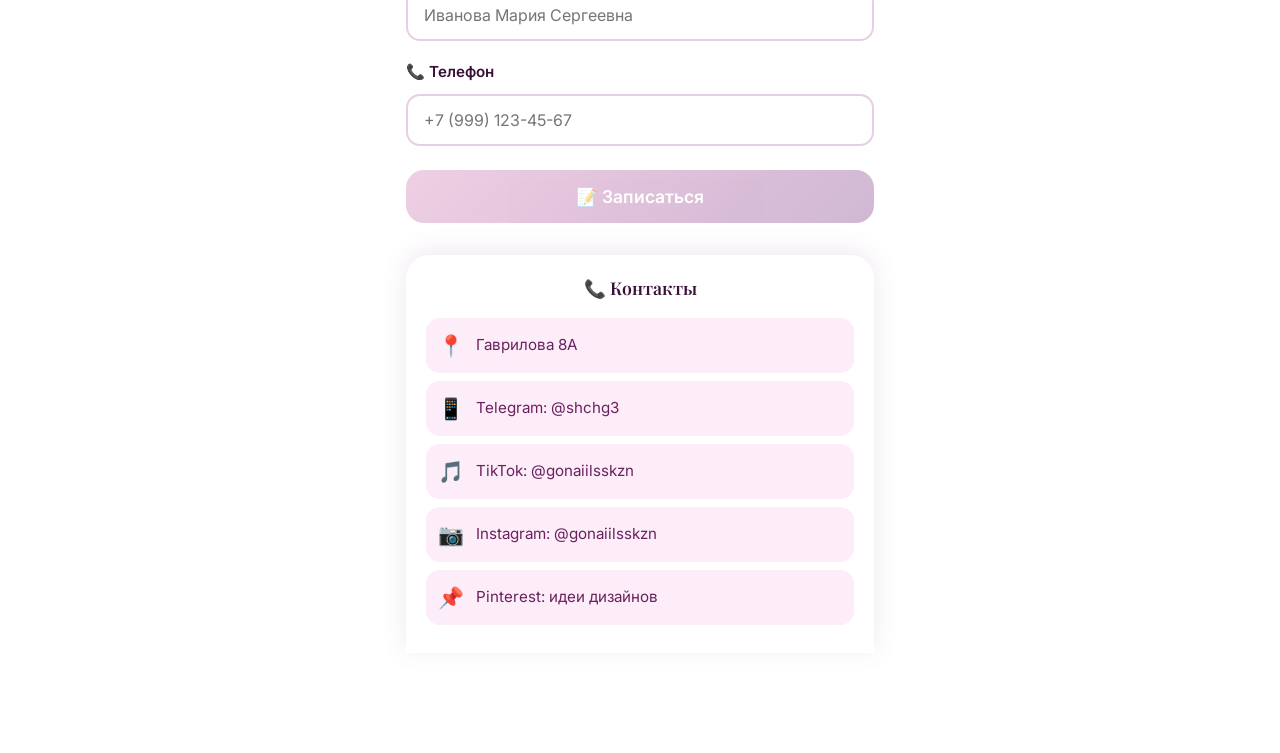
==== commit 62d33668: "chrome header + тема для панели и календаря" ====
--- a/index.html
+++ b/index.html
@@ -180,7 +180,7 @@
     <div class="app">
         <header class="header">
             <div class="header-logo">
-                <img src="gonails-chrome.jpg" alt="GoNails" onerror="this.style.display='none'">
+                <img src="header-gonails.jpg" alt="GoNails" width="1200" height="545" onerror="this.style.display='none'">
             </div>
             <div class="header-content">
                 <h1 class="header-title">Запись на маникюр</h1>
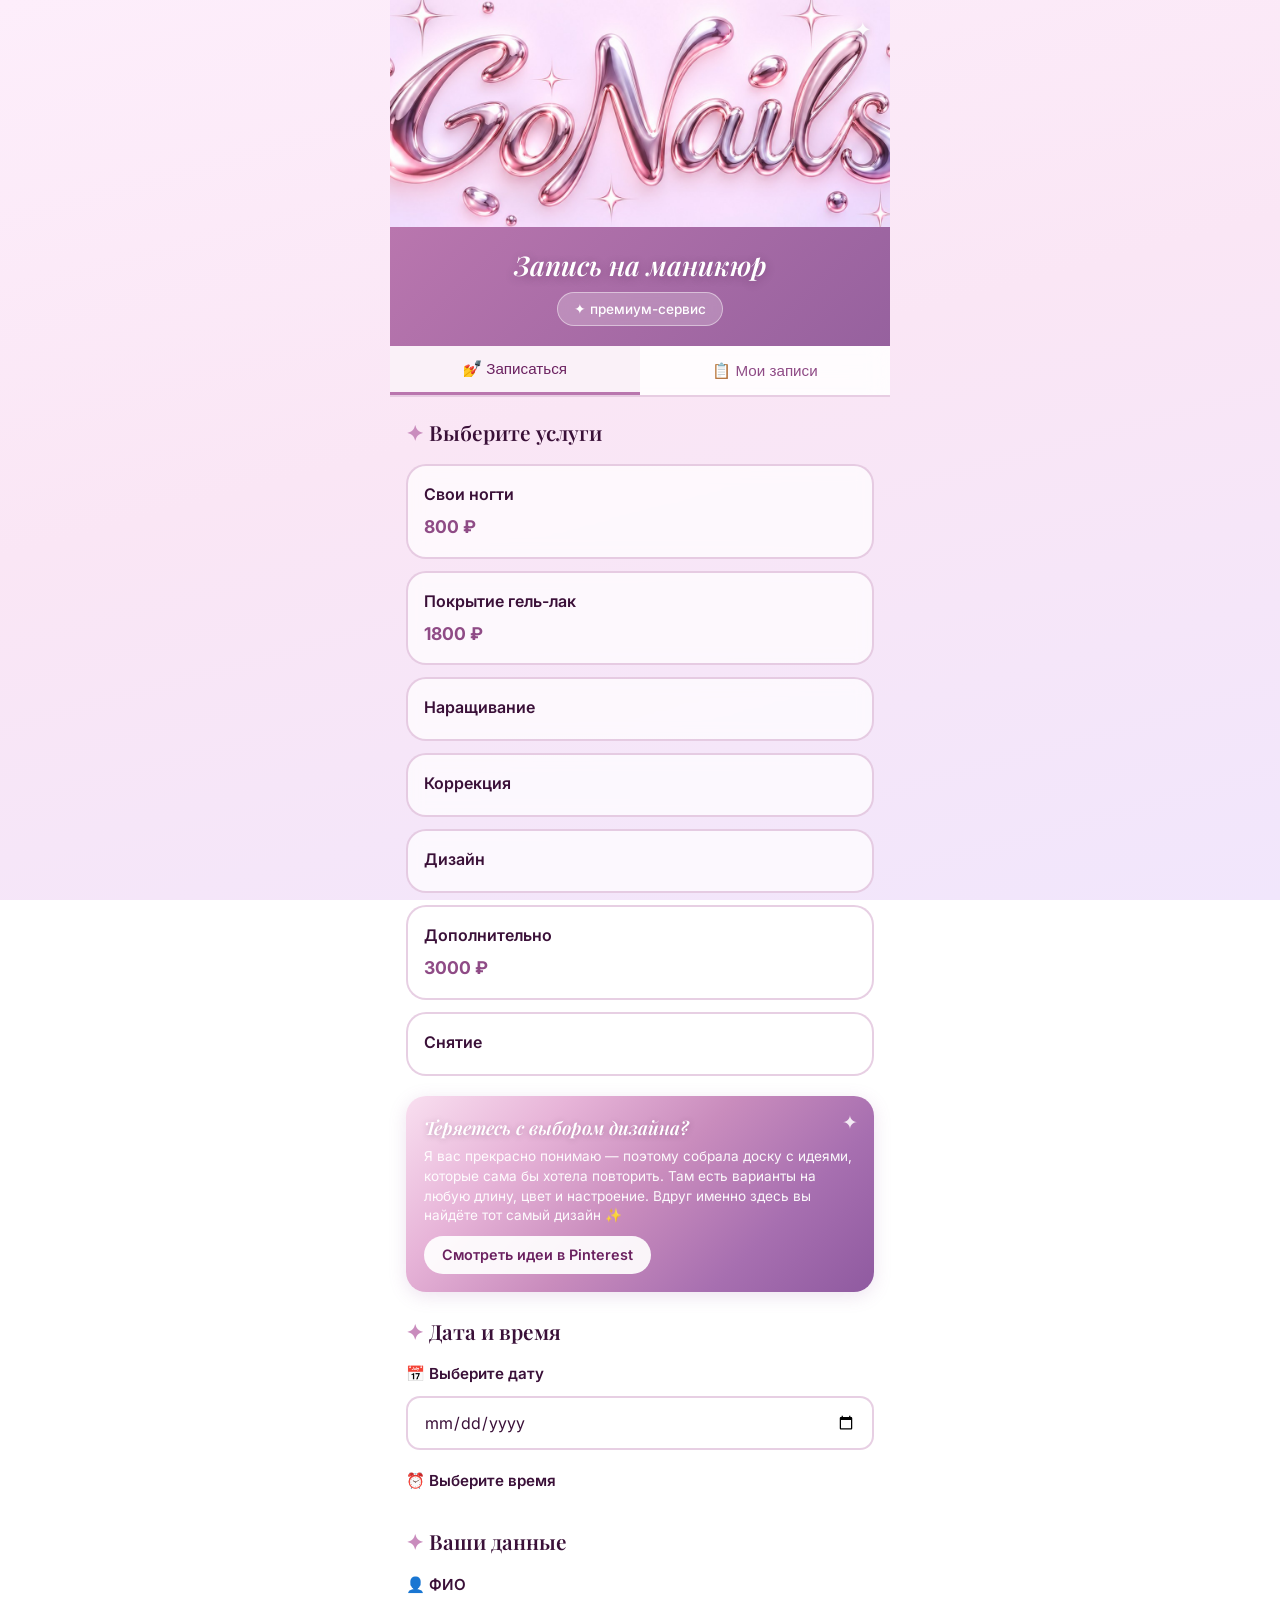
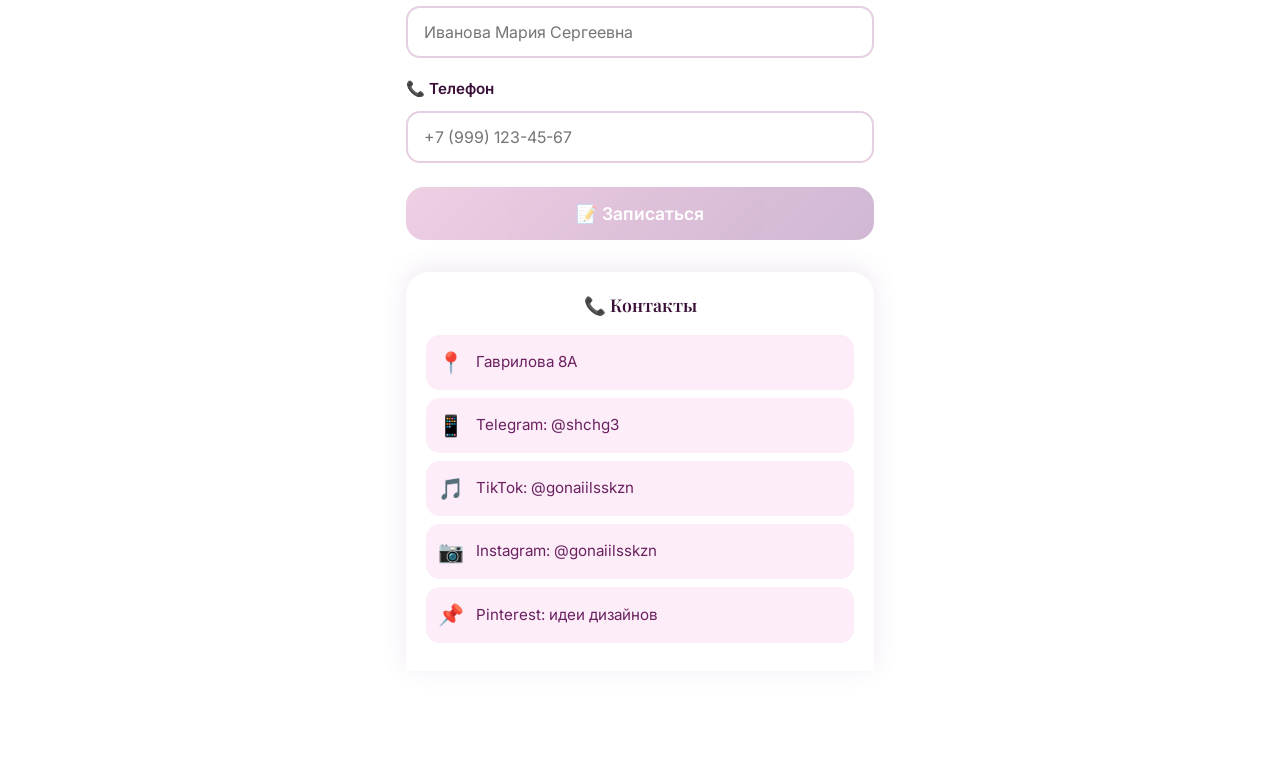
==== commit abfd0047: "header fix: поля у надписи, без обрезки" ====
--- a/index.html
+++ b/index.html
@@ -52,8 +52,8 @@
 
         /* Header */
         .header { position: relative; background: var(--header-bg); }
-        .header-logo { width: 100%; height: 210px; overflow: hidden; position: relative; }
-        .header-logo img { width: 100%; height: 210px; object-fit: cover; }
+        .header-logo { width: 100%; overflow: hidden; position: relative; }
+        .header-logo img { width: 100%; height: auto; display: block; }
         .header-logo::after { content: '✦'; position: absolute; top: 14px; right: 18px; color: rgba(255,255,255,0.9); font-size: 1.3rem; text-shadow: 0 2px 8px rgba(58,16,56,0.35); }
         .header-content { position: relative; padding: 18px 20px 20px; text-align: center; background: var(--header-bg); }
         .header-title { font-family: var(--font-heading); font-style: italic; font-size: 1.7rem; font-weight: 600; color: var(--header-title-text); margin-bottom: 6px; text-shadow: 0 2px 10px rgba(58,16,56,0.3); }
@@ -93,6 +93,7 @@
         .sub-service-option { display: flex; justify-content: space-between; align-items: center; padding: 10px 12px; margin: 6px 0; background: rgba(255,255,255,0.6); border-radius: 12px; cursor: pointer; transition: all 0.2s ease; border: 2px solid transparent; }
         .sub-service-option:hover { background: rgba(249,223,243,0.7); }
         .sub-service-option.selected { border-color: #b976ae; background: rgba(249,223,243,0.95); }
+        .sub-service-option.selected::after { content: '✓'; color: #8f4b86; font-weight: 700; margin-left: 8px; }
         .sub-service-name { font-size: 0.9rem; color: var(--feature-title-color); }
         .sub-service-price { font-weight: 600; color: var(--color-2); }
         .size-hint { font-size: 0.8rem; color: var(--plum-500); background: rgba(201,140,189,0.12); border-radius: 10px; padding: 8px 12px; margin-bottom: 8px; }
@@ -559,15 +560,17 @@
             const cat = SERVICE_CATEGORIES.find(c => c.id === catId);
             const svc = cat.services.find(s => s.id == svcId);
 
+            // svcId из dataset приходит строкой — храним числовой id из данных,
+            // иначе сравнение в renderServices (===) не срабатывает и выбор не подсвечивается
+            const wasSelected = state.selectedServices.some(s => s.catId === catId && s.serviceId === svc.id);
+
             // Убираем предыдущий выбор из этой категории
             state.selectedServices = state.selectedServices.filter(s => s.catId !== catId);
 
-            // Добавляем новый (если не был выбран тот же — toggle)
-            const alreadySelected = state.selectedServices.find(s => s.serviceId === svcId);
-            if (!alreadySelected) {
+            if (!wasSelected) {
                 state.selectedServices.push({
                     catId: catId,
-                    serviceId: svcId,
+                    serviceId: svc.id,
                     name: svc.name,
                     price: svc.price,
                     duration: svc.duration
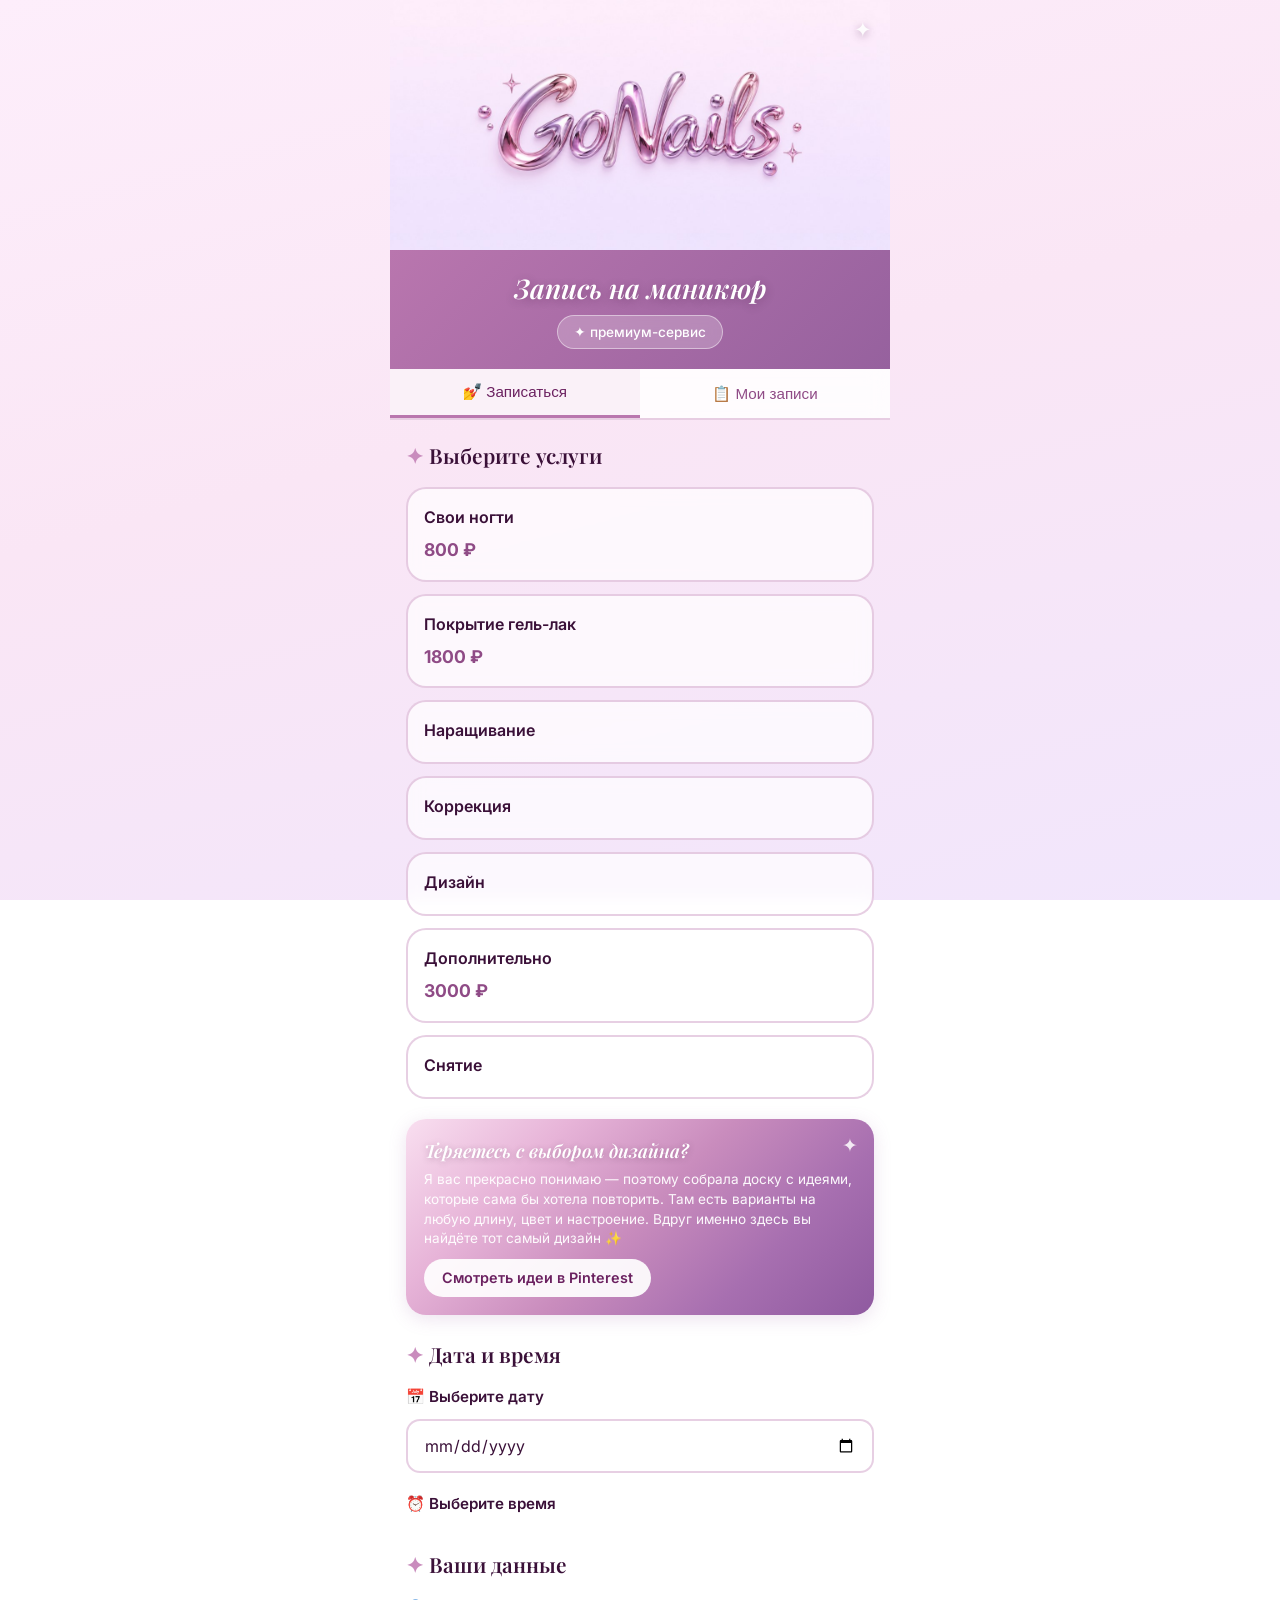
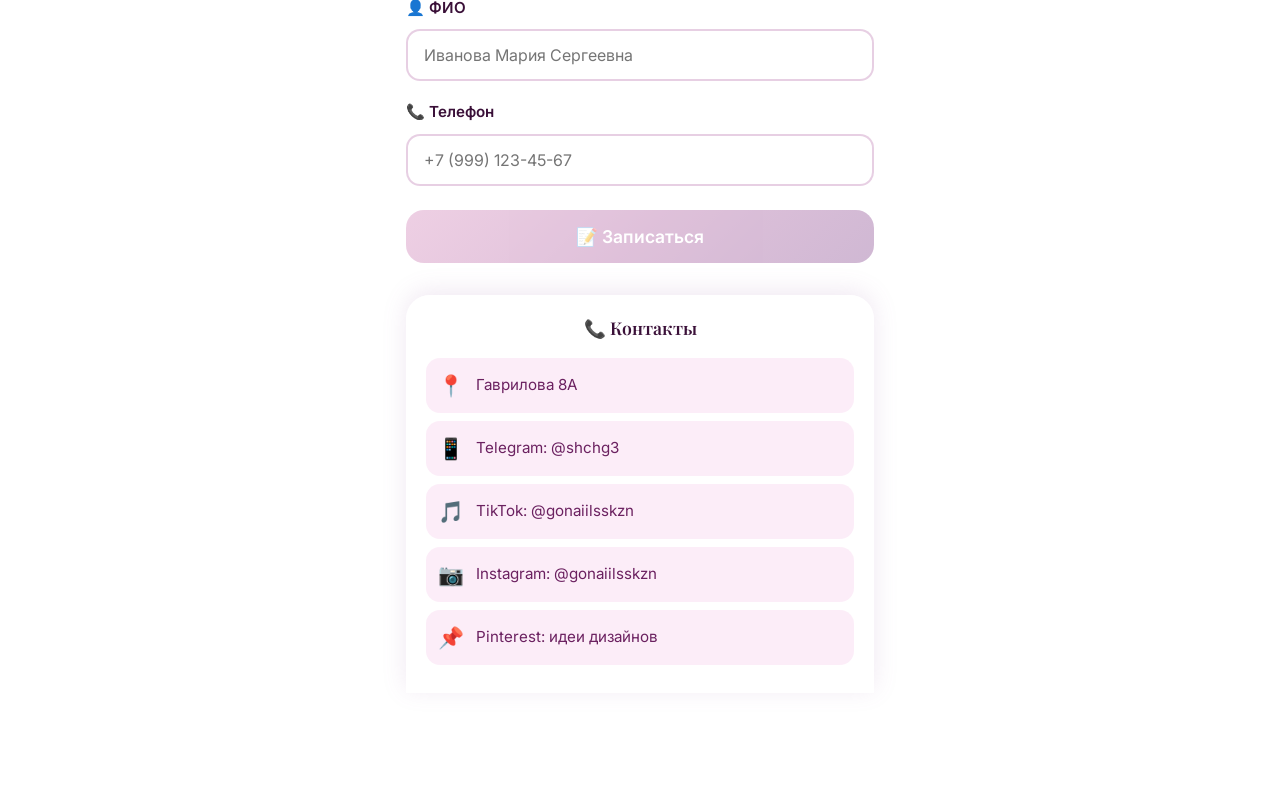
==== commit a114dc06: "header v4: поля у надписи" ====
--- a/index.html
+++ b/index.html
@@ -181,7 +181,7 @@
     <div class="app">
         <header class="header">
             <div class="header-logo">
-                <img src="header-gonails.jpg" alt="GoNails" width="1200" height="545" onerror="this.style.display='none'">
+                <img src="header-gonails.jpg?v=4" alt="GoNails" width="1200" height="600" onerror="this.style.display='none'">
             </div>
             <div class="header-content">
                 <h1 class="header-title">Запись на маникюр</h1>
